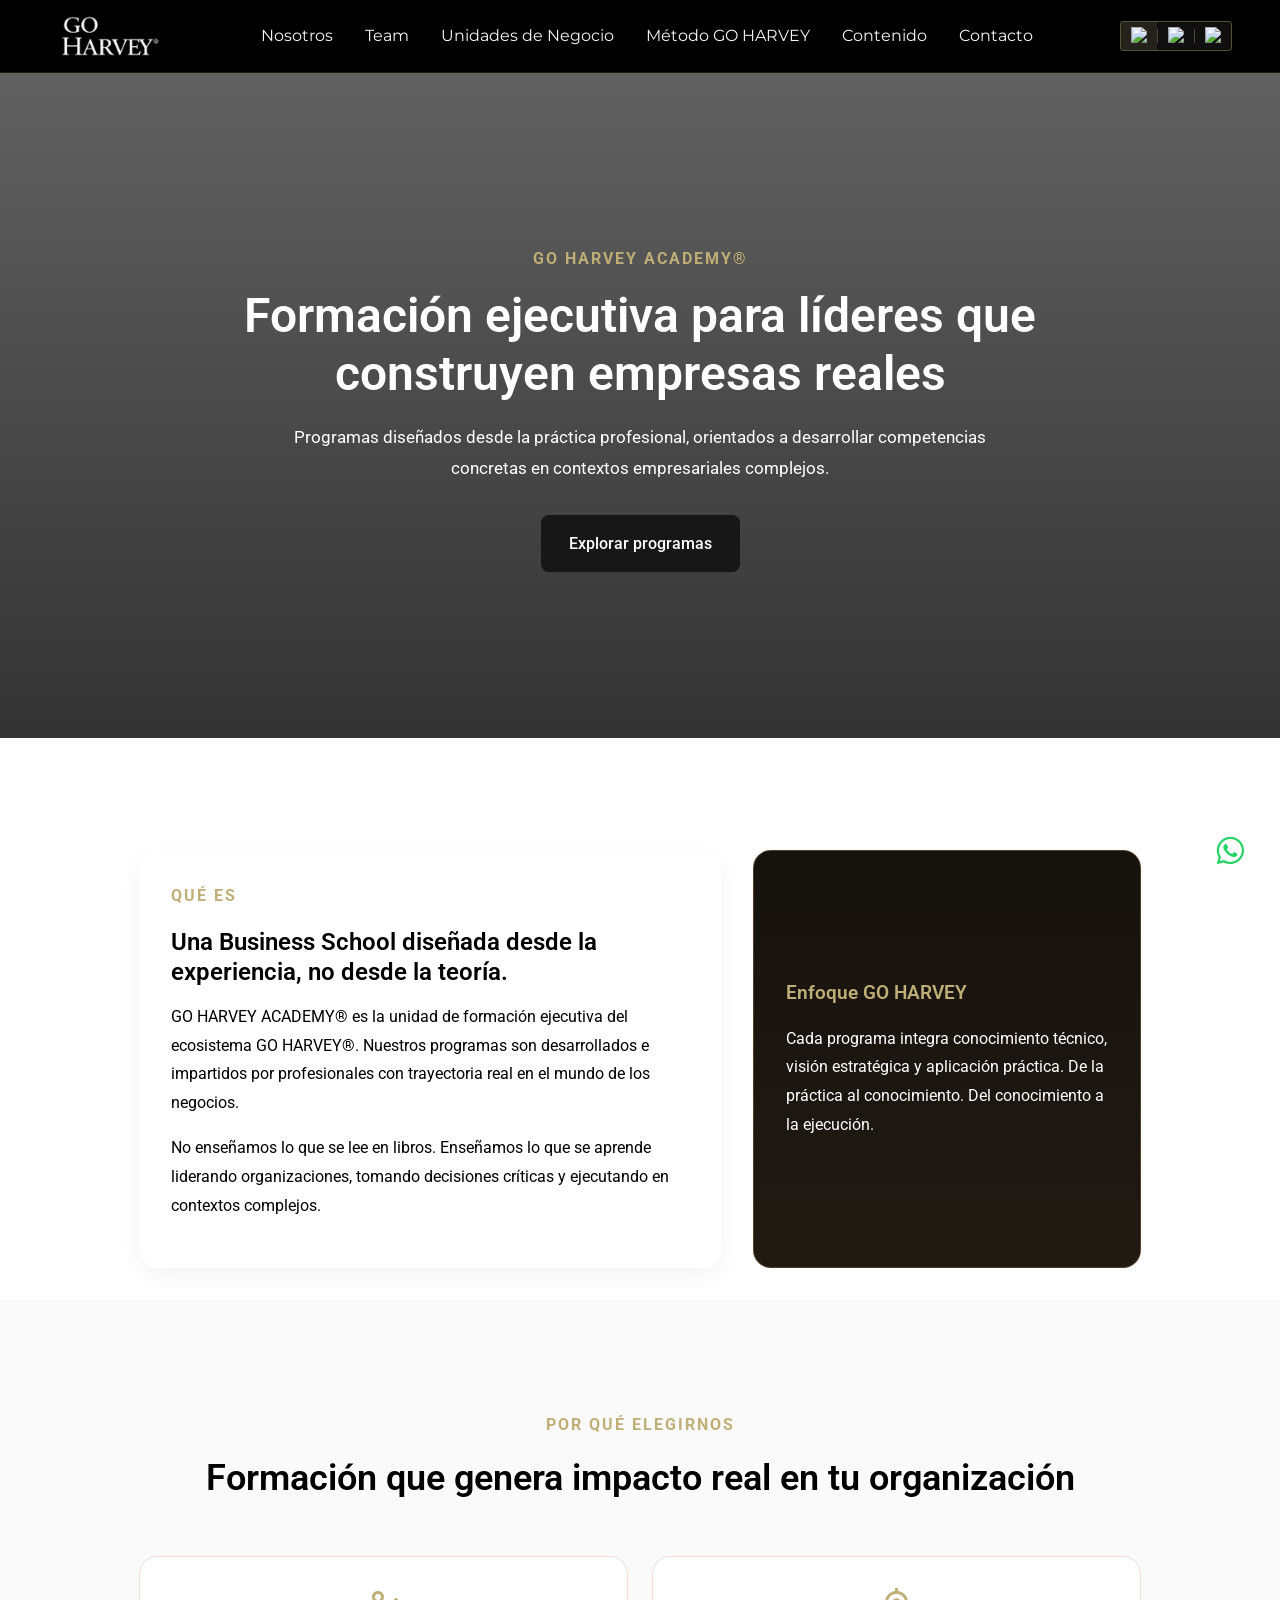
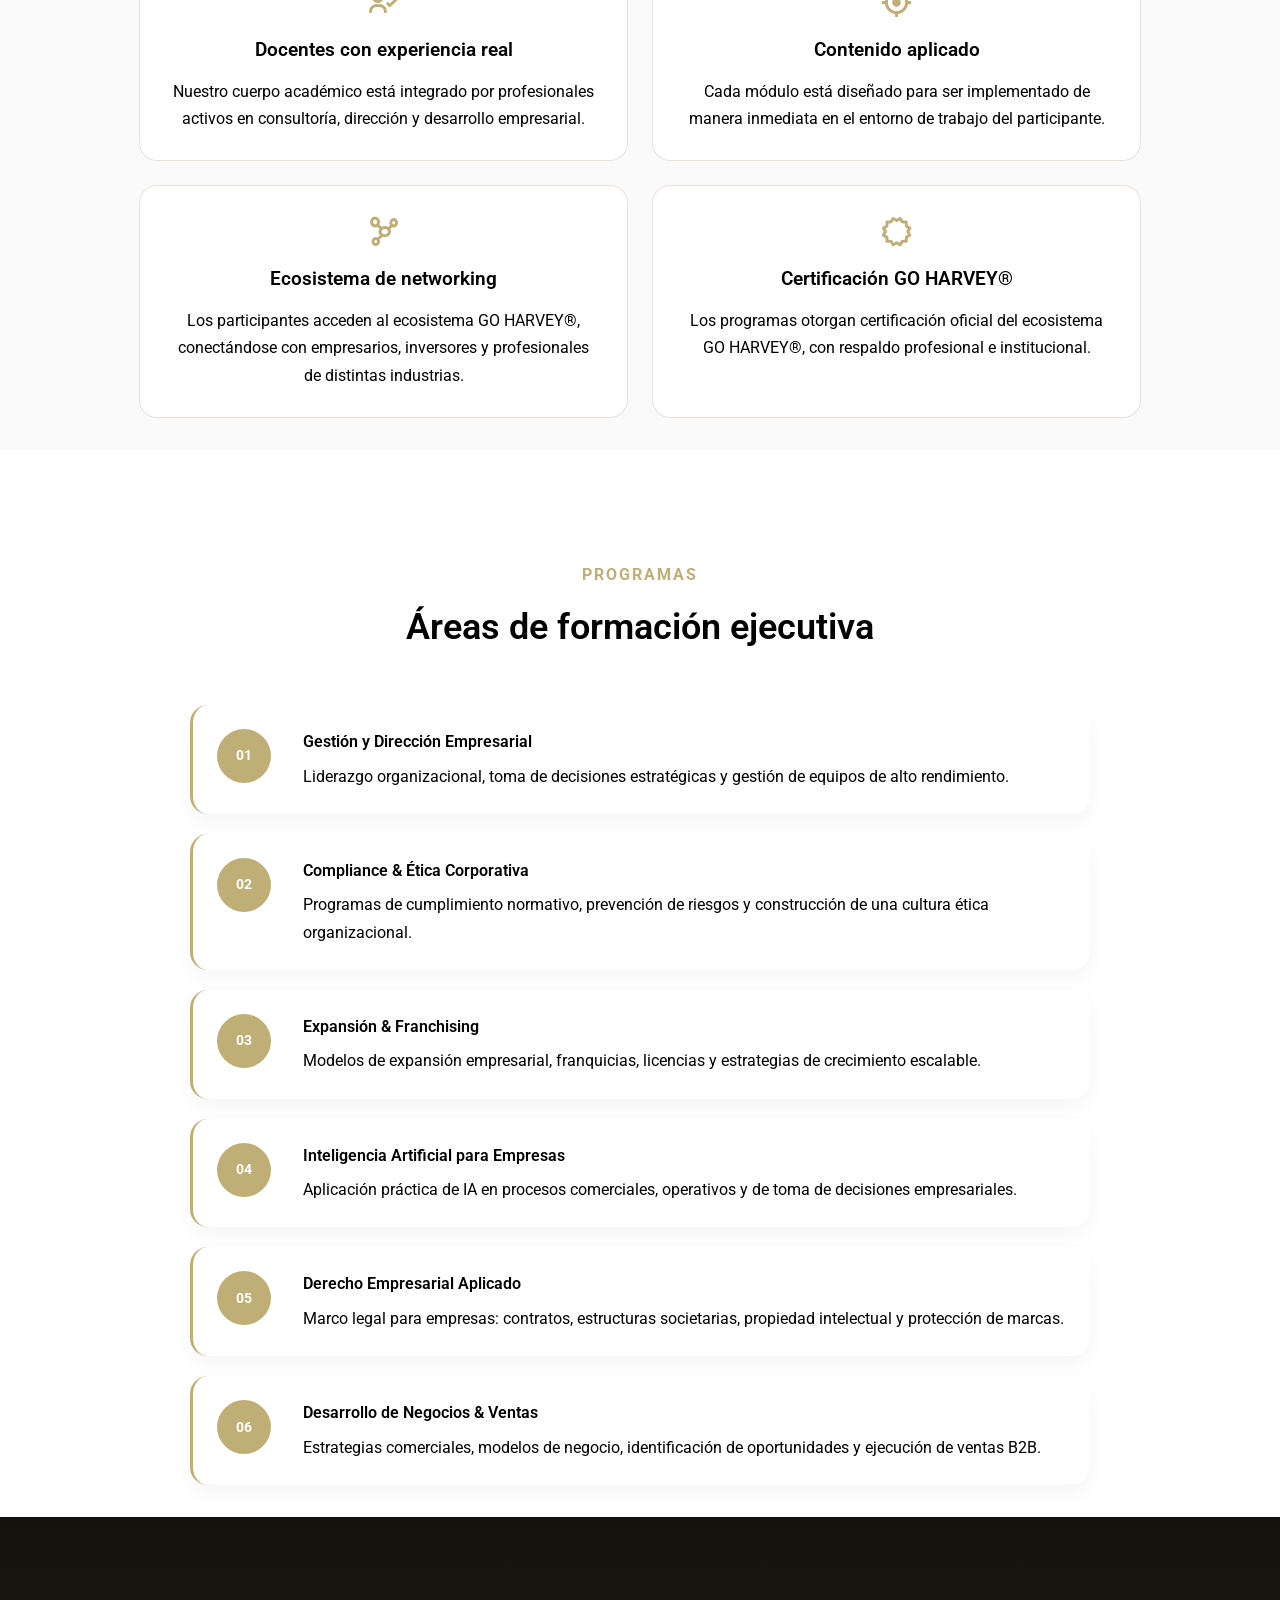
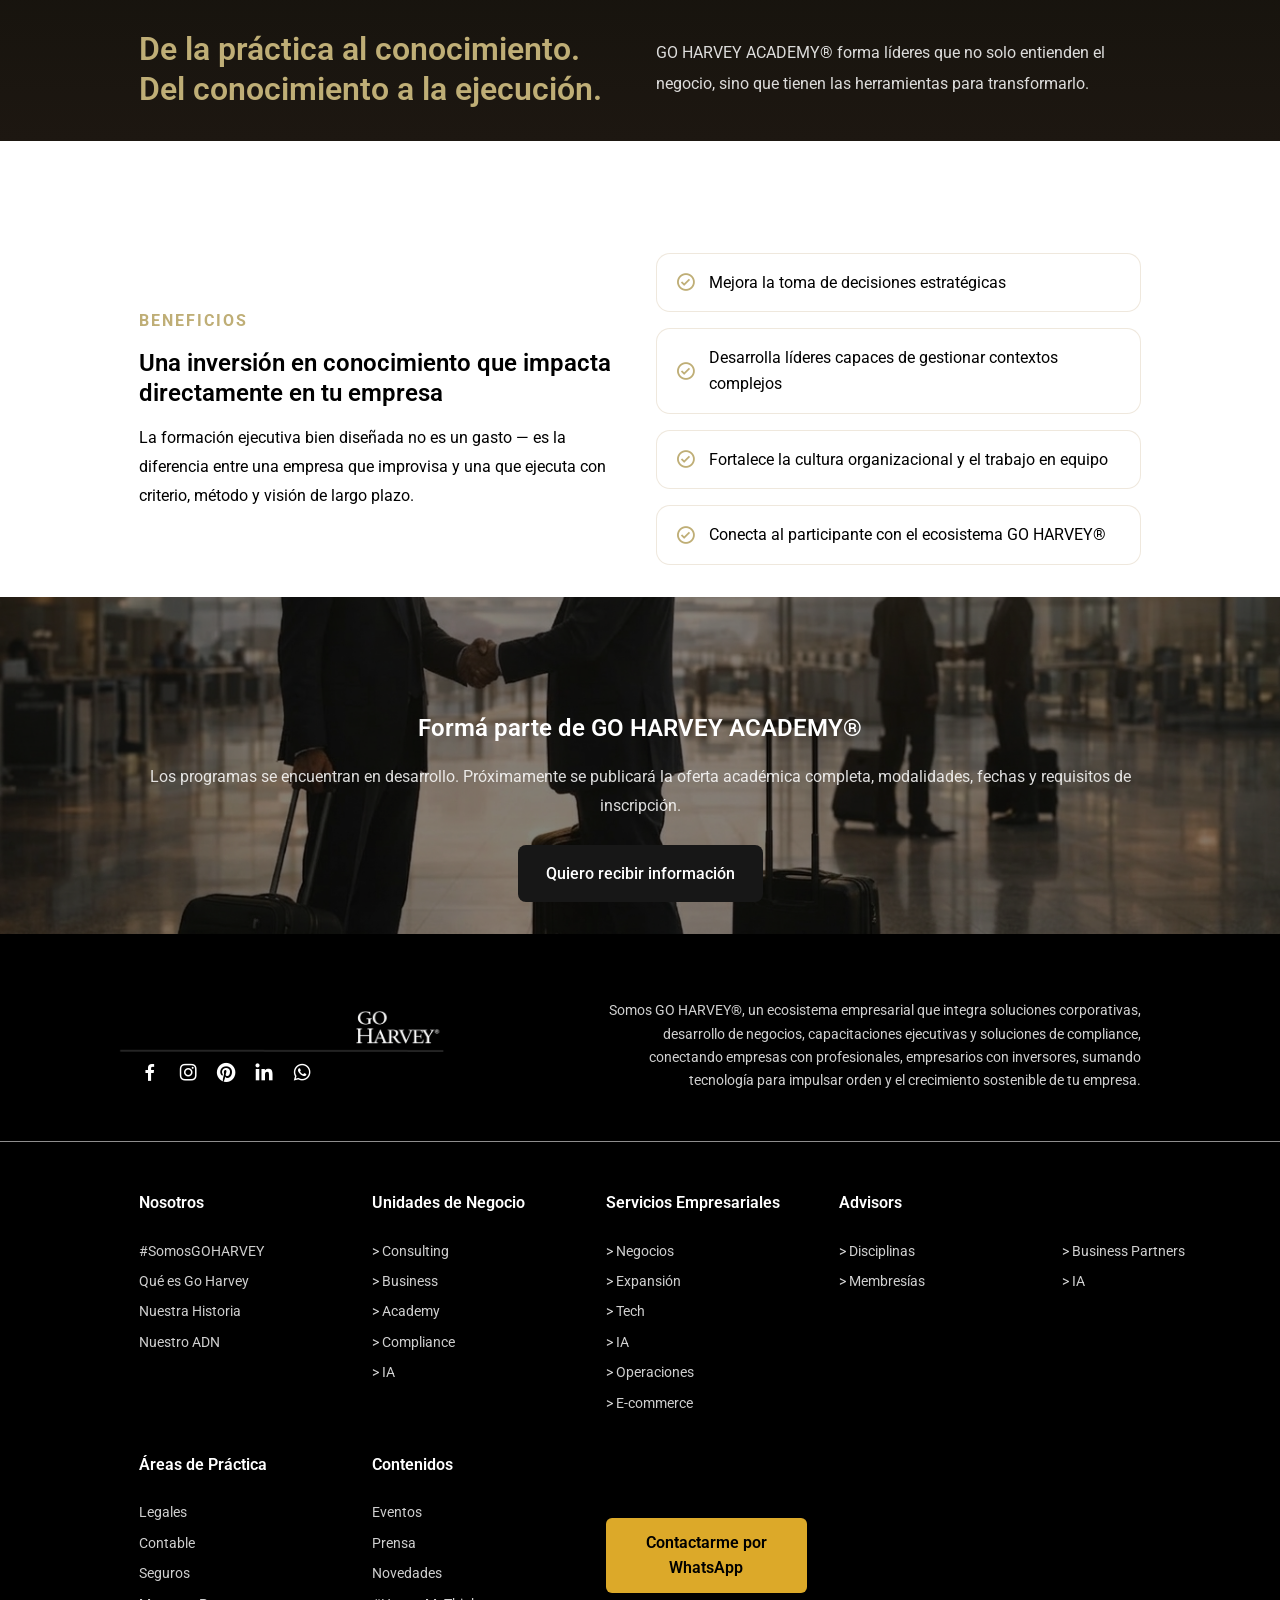
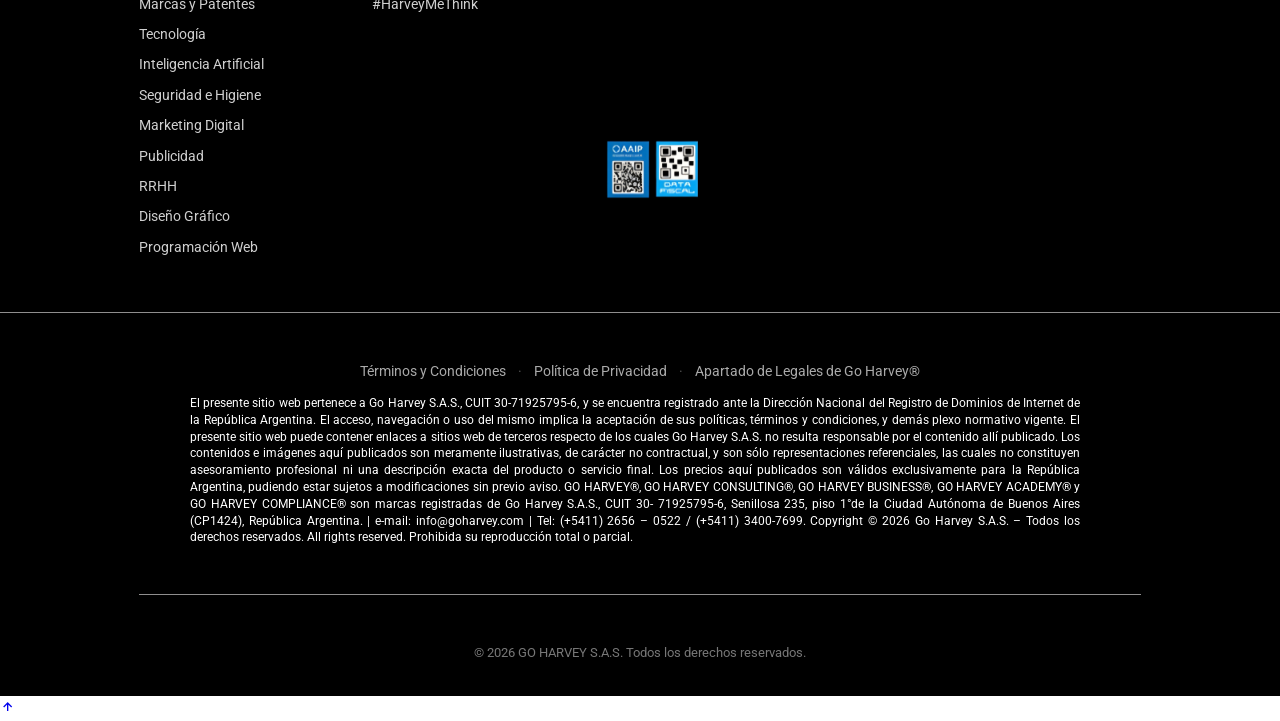
==== academy.html @ 6072a7fe "Initial commit" ====
<!DOCTYPE html>
<html lang="es">
<head>
    <meta charset="UTF-8">
    <meta http-equiv="X-UA-Compatible" content="IE=edge">
    <meta name="viewport" content="width=device-width, initial-scale=1.0">
    <title>GO HARVEY | Academy</title>
    <link rel="shortcut icon" href="img/favicon.png" type="image/x-icon">
    <link rel="stylesheet" href="https://cdn.jsdelivr.net/npm/boxicons@latest/css/boxicons.min.css">
    <link rel="preconnect" href="https://fonts.googleapis.com">
    <link rel="preconnect" href="https://fonts.gstatic.com" crossorigin>
    <link href="https://fonts.googleapis.com/css2?family=Roboto:wght@300;400;500;700;900&display=swap" rel="stylesheet">
    <link href="https://fonts.googleapis.com/css2?family=Montserrat:wght@300;400;600;700&display=swap" rel="stylesheet">
    <link rel="stylesheet" href="css/style.css">
    <link rel="stylesheet" href="css/header.css">
    <link rel="stylesheet" href="css/footer.css">
    <link rel="stylesheet" href="css/academy.css">
    <link rel="stylesheet" href="css/estilos.css">
</head>
<body>

    <div id="header-container"></div>

    <main class="main">

        <!-- HERO -->
        <section class="section academy-hero">
            <div class="academy-hero-overlay"></div>
            <div class="container academy-hero-content">
                <span class="academy-label" data-i18n="academy.label">GO HARVEY ACADEMY®</span>
                <h1 class="academy-title" data-i18n="academy.title">Formación ejecutiva para líderes que construyen empresas reales</h1>
                <p class="academy-description" data-i18n="academy.desc">
                    Programas diseñados desde la práctica profesional, orientados a desarrollar competencias concretas en contextos empresariales complejos.
                </p>
                <a href="#academy-programas" class="button" data-i18n="academy.explore">Explorar programas</a>
            </div>
        </section>

        <!-- INTRO -->
        <section class="section academy-intro">
            <div class="container academy-intro-grid">
                <div class="academy-intro-text">
                    <p class="academy-kicker" data-i18n="academy.kicker.what">QUÉ ES</p>
                    <h2 data-i18n="academy.intro.title">Una Business School diseñada desde la experiencia, no desde la teoría.</h2>
                    <p data-i18n="academy.intro.p1">
                        GO HARVEY ACADEMY® es la unidad de formación ejecutiva del ecosistema GO HARVEY®.
                        Nuestros programas son desarrollados e impartidos por profesionales con trayectoria real en el mundo de los negocios.
                    </p>
                    <p data-i18n="academy.intro.p2">
                        No enseñamos lo que se lee en libros. Enseñamos lo que se aprende liderando organizaciones,
                        tomando decisiones críticas y ejecutando en contextos complejos.
                    </p>
                </div>
                <div class="academy-intro-box">
                    <h3 data-i18n="academy.intro.box.title">Enfoque GO HARVEY</h3>
                    <p data-i18n="academy.intro.box.text">
                        Cada programa integra conocimiento técnico, visión estratégica y aplicación práctica.
                        De la práctica al conocimiento. Del conocimiento a la ejecución.
                    </p>
                </div>
            </div>
        </section>

        <!-- POR QUÉ -->
        <section class="section academy-why">
            <div class="container">
                <p class="academy-kicker center" data-i18n="academy.kicker.why">POR QUÉ ELEGIRNOS</p>
                <h2 class="stitle" data-i18n="academy.why.title">Formación que genera impacto real en tu organización</h2>

                <div class="academy-why-grid">
                    <article class="academy-card">
                        <i class='bx bx-user-check'></i>
                        <h3 data-i18n="academy.why.c1.title">Docentes con experiencia real</h3>
                        <p data-i18n="academy.why.c1.desc">Nuestro cuerpo académico está integrado por profesionales activos en consultoría, dirección y desarrollo empresarial.</p>
                    </article>
                    <article class="academy-card">
                        <i class='bx bx-target-lock'></i>
                        <h3 data-i18n="academy.why.c2.title">Contenido aplicado</h3>
                        <p data-i18n="academy.why.c2.desc">Cada módulo está diseñado para ser implementado de manera inmediata en el entorno de trabajo del participante.</p>
                    </article>
                    <article class="academy-card">
                        <i class='bx bx-network-chart'></i>
                        <h3 data-i18n="academy.why.c3.title">Ecosistema de networking</h3>
                        <p data-i18n="academy.why.c3.desc">Los participantes acceden al ecosistema GO HARVEY®, conectándose con empresarios, inversores y profesionales de distintas industrias.</p>
                    </article>
                    <article class="academy-card">
                        <i class='bx bx-certification'></i>
                        <h3 data-i18n="academy.why.c4.title">Certificación GO HARVEY®</h3>
                        <p data-i18n="academy.why.c4.desc">Los programas otorgan certificación oficial del ecosistema GO HARVEY®, con respaldo profesional e institucional.</p>
                    </article>
                </div>
            </div>
        </section>

        <!-- PROGRAMAS -->
        <section class="section academy-programas" id="academy-programas">
            <div class="container">
                <p class="academy-kicker center" data-i18n="academy.kicker.programs">PROGRAMAS</p>
                <h2 class="stitle" data-i18n="academy.programs.title">Áreas de formación ejecutiva</h2>

                <div class="academy-programs-grid">

                    <div class="academy-program">
                        <span class="academy-program-num">01</span>
                        <div>
                            <h4 data-i18n="academy.prog1.title">Gestión y Dirección Empresarial</h4>
                            <p data-i18n="academy.prog1.desc">Liderazgo organizacional, toma de decisiones estratégicas y gestión de equipos de alto rendimiento.</p>
                        </div>
                    </div>

                    <div class="academy-program">
                        <span class="academy-program-num">02</span>
                        <div>
                            <h4 data-i18n="academy.prog2.title">Compliance & Ética Corporativa</h4>
                            <p data-i18n="academy.prog2.desc">Programas de cumplimiento normativo, prevención de riesgos y construcción de una cultura ética organizacional.</p>
                        </div>
                    </div>

                    <div class="academy-program">
                        <span class="academy-program-num">03</span>
                        <div>
                            <h4 data-i18n="academy.prog3.title">Expansión & Franchising</h4>
                            <p data-i18n="academy.prog3.desc">Modelos de expansión empresarial, franquicias, licencias y estrategias de crecimiento escalable.</p>
                        </div>
                    </div>

                    <div class="academy-program">
                        <span class="academy-program-num">04</span>
                        <div>
                            <h4 data-i18n="academy.prog4.title">Inteligencia Artificial para Empresas</h4>
                            <p data-i18n="academy.prog4.desc">Aplicación práctica de IA en procesos comerciales, operativos y de toma de decisiones empresariales.</p>
                        </div>
                    </div>

                    <div class="academy-program">
                        <span class="academy-program-num">05</span>
                        <div>
                            <h4 data-i18n="academy.prog5.title">Derecho Empresarial Aplicado</h4>
                            <p data-i18n="academy.prog5.desc">Marco legal para empresas: contratos, estructuras societarias, propiedad intelectual y protección de marcas.</p>
                        </div>
                    </div>

                    <div class="academy-program">
                        <span class="academy-program-num">06</span>
                        <div>
                            <h4 data-i18n="academy.prog6.title">Desarrollo de Negocios & Ventas</h4>
                            <p data-i18n="academy.prog6.desc">Estrategias comerciales, modelos de negocio, identificación de oportunidades y ejecución de ventas B2B.</p>
                        </div>
                    </div>

                </div>
            </div>
        </section>

        <!-- BANDA OSCURA -->
        <section class="section academy-band">
            <div class="container academy-band-grid">
                <div>
                    <h2 data-i18n="academy.band.title">De la práctica al conocimiento. Del conocimiento a la ejecución.</h2>
                </div>
                <div>
                    <p data-i18n="academy.band.text">
                        GO HARVEY ACADEMY® forma líderes que no solo entienden el negocio,
                        sino que tienen las herramientas para transformarlo.
                    </p>
                </div>
            </div>
        </section>

        <!-- BENEFICIOS -->
        <section class="section academy-benefits">
            <div class="container academy-benefits-grid">
                <div class="academy-benefits-text">
                    <p class="academy-kicker" data-i18n="academy.kicker.benefits">BENEFICIOS</p>
                    <h2 data-i18n="academy.benefits.title">Una inversión en conocimiento que impacta directamente en tu empresa</h2>
                    <p data-i18n="academy.benefits.desc">
                        La formación ejecutiva bien diseñada no es un gasto — es la diferencia entre una empresa
                        que improvisa y una que ejecuta con criterio, método y visión de largo plazo.
                    </p>
                </div>
                <div class="academy-benefits-list">
                    <div class="academy-benefit-item">
                        <i class='bx bx-check-circle'></i>
                        <span data-i18n="academy.ben1">Mejora la toma de decisiones estratégicas</span>
                    </div>
                    <div class="academy-benefit-item">
                        <i class='bx bx-check-circle'></i>
                        <span data-i18n="academy.ben2">Desarrolla líderes capaces de gestionar contextos complejos</span>
                    </div>
                    <div class="academy-benefit-item">
                        <i class='bx bx-check-circle'></i>
                        <span data-i18n="academy.ben3">Fortalece la cultura organizacional y el trabajo en equipo</span>
                    </div>
                    <div class="academy-benefit-item">
                        <i class='bx bx-check-circle'></i>
                        <span data-i18n="academy.ben4">Conecta al participante con el ecosistema GO HARVEY®</span>
                    </div>
                </div>
            </div>
        </section>

        <!-- CTA -->
        <section class="section academy-cta">
            <div class="container academy-cta-box">
                <h2 data-i18n="academy.cta.title">Formá parte de GO HARVEY ACADEMY®</h2>
                <p data-i18n="academy.cta.desc">
                    Los programas se encuentran en desarrollo. Próximamente se publicará la oferta académica completa,
                    modalidades, fechas y requisitos de inscripción.
                </p>
                <a href="index.html#contacto" class="button" data-i18n="academy.cta.btn">Quiero recibir información</a>
            </div>
        </section>

    </main>

    <div id="footer-container"></div>
    <div class="floating-buttons">
        <button id="scrollTopBtn">↑</button>
        <a href="#" class="scrollup" id="scroll-up">
            <i class="bx bx-up-arrow-alt scrollupicon"></i>
        </a>
        <a href="https://www.whatsapp.com/channel/0029VbBnHM3Jf05YKOohJb1y" class="whatsapp-btn" target="_blank">
            <i class="bx bxl-whatsapp"></i>
        </a>
    </div>

    <script src="https://cdn.jsdelivr.net/npm/i18next@23/i18next.min.js"></script>
    <script src="js/i18n.js"></script>
    <script src="js/layout.js"></script>
    <script src="js/main.js"></script>
    <script src="js/btn-up.js"></script>
</body>
</html>
---- css/style.css ----
@import url('https://fonts.googleapis.com/css2?family=Poppins:wght@400;500;600;900&display=swap');

* {
    box-sizing: border-box;
    padding: 0;
    margin: 0;
}

/* Estado inicial */
.reveal {
  opacity: 0;
  transform: translateY(80px);
  transition: opacity 4s cubic-bezier(.19,1,.22,1),
              transform 4s cubic-bezier(.19,1,.22,1);
}


/* Cuando aparece */
.reveal.active {
  opacity: 1;
  transform: translateY(0);
}

.reveal.delay-1 { transition-delay: .5s; }
.reveal.delay-2 { transition-delay: .3s; }
.reveal.delay-3 { transition-delay: .8s; }


html {
    scroll-behavior: smooth;
    font-family: 'Roboto', sans-serif;
}

body {
    margin: 3.5rem 0 0 0;
    font-size: 16px;
    background: #fff;
    color: rgb(0, 0, 0);
    font-family: 'Roboto', sans-serif;
    font-weight: 400;
    line-height: 1.6;
}

h1, h2, h3, h4 {

    font-weight: 600;
}

ul {
    list-style: none;
}

a {
    text-decoration: none;
}

img {
    max-width: 100%;
    height: auto;
}

button,
input {
    border: none;
    outline: none;
}

button {
    cursor: pointer;
    font-family: 'Poppins', sans-serif;
    font-size: .938rem;
}

.section {
    padding: 4.5rem 0 2rem;
}

.stitle {
    font-size: 2.25rem !important;
    margin-bottom: 2rem;
    text-align: center;
}

.container {
    margin: 0 1.5rem;
    max-width: 1050px; 
    margin-left: auto;
    margin-right: auto;
}

.grid {
    display: grid;
}

.main {
    overflow: hidden;
}



/* HOME HERO */
.home {
  position: relative;
  height: 100vh;
  overflow: hidden;
}


/* Videos */
.home-videos {
  position: absolute;
  inset: 0;
}

.home-video {
  position: absolute;
  inset: 0;
  width: 100%;
  height: 100%;
  object-fit: cover;
  opacity: 0;
  transform: scale(1.05);
  transition: opacity .8s ease, transform 6s ease;
}

.home-video.active {
  opacity: 1;
 transform: scale(1);
}

/* Overlay */
.home-overlay {
  position: absolute;
  inset: 0;
  background-image: radial-gradient(rgba(0,0,0,0.4) 1px, transparent 1px);
    background-size: 3px 3px;
    background-color: rgba(0,0,0,0.3); /* Mantiene el oscurecimiento */
    z-index: 1;
}

/* Contenido */
.homecont {
  position: relative;
  z-index: 2;
  height: 100%;
  align-items: center;
}

.homedata {
  color: #fff;
  max-width: 720px;
  position: absolute; 
  transform: translateY(-50%) translateY(15px);
  opacity: 0;
  visibility: hidden;  
  transition: opacity 1.2s ease, transform 1.2s cubic-bezier(0.22, 1, 0.36, 1);
  backface-visibility: hidden;
  -webkit-backface-visibility: hidden; 
  perspective: 1000px;
  will-change: opacity, transform;
}

.homedata.active {
  opacity: 1;
  transform: translateY(0);
  visibility: visible; 
  position: relative; 
}

/* Botones */
.home-controls {
  position: absolute;
  bottom: 2rem;
  left: 50%;
  transform: translateX(-50%);
  display: flex;
  gap: 1rem;
  z-index: 3;
}

.home-dot {
  width: 12px;
  height: 12px;
  border-radius: 50%;
  border: 1px solid #fff;
  background: transparent;
  cursor: pointer;
}

.home-dot.active {
  background: #fff;
}

/* Tablets en adelante (768px) */
@media screen and (min-width: 768px) {
    .homet {
        font-size: 3.5rem;
        /* Usamos clamp para que el texto sea fluido entre móvil y escritorio sin saltos bruscos */
        font-size: clamp(2rem, 5vw, 4.5rem);
        line-height: 1.1;
    margin-bottom: 1.5rem;
    font-weight: 700;
    text-transform: uppercase;
    letter-spacing: -1px;
    }
    
   .homedes {
    font-size: clamp(1rem, 2vw, 1.25rem);
    margin-bottom: 2.5rem;
    max-width: 600px;
    color: rgba(255, 255, 255, 0.9);
    }

   
    .homedata.active .homet {
        animation: fadeInUp 0.8s ease forwards 0.2s;
    }

    .homedata.active .homedes {
        animation: fadeInUp 0.8s ease forwards 0.4s;
    }
    .homedata.active .button-cat {
    animation: fadeInUp 0.8s ease forwards 0.6s;
    .homecont {
        text-align: left; 
    }
}
}
/* Keyframes para el efecto de revelado */
@keyframes fadeInUp {
    from {
        opacity: 0;
        transform: translateY(20px);
    }
    to {
        opacity: 1;
        transform: translateY(0);
    }
}

@media screen and (max-width: 767px) {
    .homecont {
        /* Centramos todo en móviles para mejor estética */
        display: flex;
        justify-content: center;
        text-align: center;
        padding: 0 1.5rem;
    }

    .homedata {
        width: 100%;
        max-width: 100%;
    }

    /* Hacemos los puntos de control un poco más grandes para que sean fáciles de tocar */
    .home-dot {
        width: 14px;
        height: 14px;
    }
}
/* Evitar que los videos se vean "aplastados" en pantallas muy anchas o raras */
.home-video {
    object-position: center;
}

/* Ajuste para los puntos/controles */
.home-controls {
    position: absolute;
    bottom: 2rem;
    left: 50%;
    transform: translateX(-50%);
    display: flex;
    gap: 1rem;
    z-index: 10;
}

.home-dot {
    width: 12px;
    height: 12px;
    border-radius: 50%;
    border: 2px solid #fff;
    background: transparent;
    cursor: pointer;
}

.home-dot.active {
    background: #fff;
}



.button {
    display: inline-block;
    background-color: #171717;
    color: #fff;
    padding: 1rem 1.75rem;
    border-radius: .5rem;
    font-weight: 500;
    transition: .3s;
}

.button-cat {
    cursor: pointer;
    font-family: 'Poppins', sans-serif;
    font-size: .938rem;
}

.button-cat{
    display: inline-block;
    background-color: #111111;
    color: #fcf9f9;
    border: 3px solid #ffffff;
    padding: 1rem 1.75rem;
    border-radius: .5rem;
    font-weight: 500;
    transition: .3s;
}

.button-cat:hover {
    background-color: #D8B97A;
}

.buttonicon {
    font-size: 1.25rem;
}


/* ABOUT */
.about-container{
    max-width: 900px;
    width: 100%;
}
.about {
    padding: 4rem 1rem;
    text-align: center;
}

/* HEADER */
.about-header {
    width: 100%;
    max-width: 900px;
    margin: 0 auto 3rem;
    text-align: justify;
}

.about-title {
    font-size: 1.6rem;
    margin: 1rem 0;
}

.about-intro {
    text-align: justify; 
    opacity: 0.9;
}

/* LÍNEA DECORATIVA */
.about-line {
    width: 100%;
    height: 3px;
    background: #BFAE76;
    margin: 1.5rem 0;
}



/* CIERRE */
.about-extra {
    max-width: 900px;
    width: 100%;
    margin: 0 auto 2rem;
    text-align: justify;
}


.about-intro,
.about-highlight,
.about-extra {
    font-size: 17px;
    line-height: 1.6;
    max-width: 900px;
    width: 100%;
}


/* BOTONES */
.about-buttons {
    display: flex;
    flex-wrap: wrap;
    justify-content: center;
    gap: 1rem;
}

/* BOTONES (mejorados) */
.button-about {
    background: #111;
    color: #fff;
    border: 2px solid #ffffff;
    padding: 0.8rem 1.5rem;
    border-radius: 0.5rem;
    transition: 0.3s;
}

.button-about:hover {
    background: #BFAE76;
    color: #000;
}


/* EXPANDIBLE */
.about-expandible {
    max-height: 0;
    overflow: hidden;
    opacity: 0;
    transition: max-height 0.6s ease, opacity 0.5s ease;
}

.about-expandible.abierto {
    max-height: 1000px;
    opacity: 1;
}
.about-exp {
    max-height: 0;
    overflow: hidden;
    opacity: 0;
    transition: max-height 0.6s ease, opacity 0.5s ease;
}

.about-exp.abierto {
    max-height: 1000px;
    opacity: 1;
}

/* BOTÓN LEER MÁS */
.btn-leer-mas {
    display: inline-flex;
    align-items: center;
    gap: 8px;
    margin-top: 1.5rem;
    background: none;
    border: 3px solid #8b6b5c;
    color: #8b6b5c;
    font-size: 13px;
    font-weight: 500;
    letter-spacing: 0.1em;
    text-transform: uppercase;
    padding: 8px 20px;
    border-radius: 4px;
    cursor: pointer;
    transition: background 0.2s, color 0.2s;
}

.btn-leer-mas:hover {
    background: #BFAE76;
    color: #fff;
}

.btn-leer-mas .btn-arrow {
    display: inline-block;
    transition: transform 0.3s ease;
    font-size: 14px;
}

.btn-leer-mas.abierto .btn-arrow {
    transform: rotate(180deg);
}

/* BOTÓN LEER MÁS */
.btn-leer-mas2 {
    display: inline-flex;
    align-items: center;
    gap: 8px;
    margin-top: 1.5rem;
    background: none;
    border: 3px solid #8b6b5c;
    color: #8b6b5c;
    font-size: 13px;
    font-weight: 500;
    letter-spacing: 0.1em;
    text-transform: uppercase;
    padding: 8px 20px;
    border-radius: 4px;
    cursor: pointer;
    transition: background 0.2s, color 0.2s;
}

.btn-leer-mas2:hover {
    background: #BFAE76;
    color: #fff;
}

.btn-leer-mas2 .btn-arrow {
    display: inline-block;
    transition: transform 0.3s ease;
    font-size: 14px;
}

.btn-leer-mas2.abierto .btn-arrow {
    transform: rotate(180deg);
}


/* ===== QUE ES GO HARVEY (ESTILO PILARES) ===== */

.que-es{
    background: #f8f8f8;
}
/* ===== CARRUSEL GO HARVEY ===== */

.que-es{
    background: #f8f8f8;
}

.que-carousel{
    position: relative;
    margin-top: 2rem;
}

/* TRACK */
.que-track{
    display: flex;
    gap: 1.5rem;
    overflow-x: auto;
    scroll-behavior: smooth;
    padding: 1rem 0;
}

/* ocultar scrollbar */
.que-track::-webkit-scrollbar{
    display: none;
}

/* CARDS (MAS LARGAS 👇) */
.que-card{
    min-width: 300px;
    max-width: 300px;
    height: 220px; /* 🔥 más altura */
    
    background: #fff;
    border-radius: 20px;
    padding: 2rem 1.4rem;
    
    display: flex;
    flex-direction: column;
    justify-content: center;

    text-align: center;

    box-shadow: 0 10px 24px rgba(0,0,0,.05);
    transition: transform .3s ease, box-shadow .3s ease;
}

.que-card:hover{
    transform: translateY(-6px);
    box-shadow: 0 14px 30px rgba(0,0,0,.10);
}

/* ICONO */
.que-card i{
    font-size: 2.4rem;
    color: #BFAE76;
    margin-bottom: 1rem;
}

/* TEXTO */
.que-card p{
    line-height: 1.6;
}

/* BOTONES */
.que-btn{
    position: absolute;
    top: 50%;
    transform: translateY(-50%);
    
    background: #fff;
    border: none;
    width: 45px;
    height: 45px;
    border-radius: 50%;
    
    box-shadow: 0 5px 15px rgba(0,0,0,.15);
    cursor: pointer;
    
    font-size: 1.2rem;
    transition: 0.3s;
    z-index: 2;
}

.que-btn:hover{
    background: #BFAE76;
    color: #fff;
}

.que-btn.prev{
    left: -20px;
}

.que-btn.next{
    right: -20px;
}

/* TEXTO INFERIOR */
.que-text{
    margin-top: 3rem;
    max-width: 900px;
}

/* LISTA */
.about-list{
    margin-top: 1.5rem;
    padding-left: 1.2rem;
}

.about-list li{
    margin-bottom: .8rem;
    list-style: disc;
    text-align: left;
}

@media (max-width: 768px){

    .que-card{
        min-width: 260px;
        max-width: 260px;
        height: 200px;
    }

    .que-btn{
        display: none; /* en mobile se usa swipe */
    }
}



















/* ================= NUESTRA HISTORIA BACKGROUND ================= */

.historia{
    position: relative;
    width: 100%;
    padding: 6rem 0;

    /* imagen + capa oscura */
    background: linear-gradient(
        rgba(0,0,0,0.65),
        rgba(0,0,0,0.65)
    ),
    url('../img/29.png');

    background-size: cover;
    background-position: center;
    background-attachment: fixed;
}


.historia-metodo {
    margin-top: 3rem;
    display: flex;
    flex-direction: column;
    gap: 1.5rem;
}

.historia .stitle{
    color:#fff;
}

.historia .abdes{
    color:#f1f1f1;
}

.historia a{
    color:#BFAE76;
}

/* GRID 2x2 */
.historia-metodo {
    margin-top: 3rem;
    display: grid;
    grid-template-columns: repeat(2, 1fr);
    gap: 1.5rem;
}

/* TARJETAS */
.metodo-item {
    background: rgba(255,255,255,0.95);
    padding: 1.6rem;
    border-radius: 10px;
    transition: 0.3s;
    text-align: left;
}

/* TITULO */
.metodo-item h4 {
    font-size: 1.05rem;
    margin-bottom: 0.3rem;
}

/* SUBTITULO */
.metodo-item span {
    display: block;
    font-weight: 600;
    margin-bottom: 0.6rem;
    color: #827c18;
    font-size: 0.85rem;
}

/* TEXTO */
.metodo-item p {
    font-size: 0.9rem;
    line-height: 1.5;
}

/* HOVER SUTIL */
.metodo-item:hover {
    transform: translateY(-4px);
    box-shadow: 0 10px 25px rgba(0,0,0,0.1);
}



/*-----------------------------CATEGORY-------------------------------*/

/* ── SECCIÓN ── */
.sec-wrap {
  padding: 4rem 2rem;
  font-family: 'DM Sans', sans-serif;
}

.sec-label {
  font-size: 11px;
  letter-spacing: 0.25em;
  text-transform: uppercase;
  color: #999;
  margin: 0 0 0.5rem;
  font-weight: 400;
}

.sec-title {
  font-family: 'Montserrat', sans-serif;
  font-size: 2.4rem;
  font-weight: 600;
  color: #111;
  margin: 0 0 3rem;
  line-height: 1.1;
}

/* ── GRILLA ── */
.grid-main {
  display: grid;
  grid-template-columns: 1fr 1fr 1fr;
  gap: 12px;
}

/* ── TARJETAS ── */
.catcard {
  position: relative;
  overflow: hidden;
  border-radius: 12px;
  border: 0.5px solid #e0e0e0;
  background: #f9f9f9;
  cursor: pointer;
  transition: transform 0.35s cubic-bezier(0.22, 1, 0.36, 1), border-color 0.2s;
  min-height: 220px;
  display: flex;
  align-items: flex-end;
}



.catcard.featured {
  grid-column: span 2;
  min-height: 260px;
}

/* Ícono decorativo de fondo */
.card-bg {
  position: absolute;
  inset: 0;
  display: flex;
  align-items: center;
  justify-content: center;
  font-size: 72px;
  opacity: 0.8;
  transition: opacity 0.35s ease, transform 0.5s ease;
  pointer-events: none;
}


/* Barra de color superior */
.card-accent {
  position: absolute;
  top: 0; left: 0; right: 0;
  height: 3px;
  border-radius: 12px 12px 0 0;
}

/* Contenido */
.card-body {
  position: relative;
  z-index: 1;
  padding: 1.5rem;
  width: 100%;
}

.card-tag {
  display: inline-block;
  font-size: 10px;
  letter-spacing: 0.15em;
  text-transform: uppercase;
  font-weight: 500;
  padding: 3px 10px;
  border-radius: 20px;
  margin-bottom: 0.75rem;
}

.card-name {
  font-family: 'Montserrat', sans-serif;
  font-size: 1.5rem;
  font-weight: 600;
  color: #111;
  margin: 0 0 0.4rem;
  line-height: 1.2;
}

.catcard.featured .card-name {
  font-size: 1.9rem;
}

.card-desc {
  font-size: 13px;
  color: #434343;
  margin: 0 0 1.25rem;
  line-height: 1.5;
  font-weight: 300;
}

.card-link {
  display: inline-flex;
  align-items: center;
  gap: 6px;
  font-size: 12px;
  font-weight: 500;
  letter-spacing: 0.08em;
  text-transform: uppercase;
  text-decoration: none;
  color: #111;
  border-bottom: 1px solid #bbb;
  padding-bottom: 2px;
  transition: gap 0.2s ease, border-color 0.2s;
}

.card-link:hover {
  gap: 10px;
  color: #95885e;
}

.arrow {
  font-size: 14px;
  line-height: 1;
}

/* ── COLORES DE BARRAS ── */
.a1 { background: #BFAE76; } /* azul   - Empresa     */
.a2 { background: #BFAE76; } /* verde  - Negocios    */
.a3 { background: #BFAE76; } /* ámbar  - Academia    */
.a4 { background: #BFAE76; } /* coral  - Cumplimiento*/
.a5 { background: #BFAE76; } /* púrpura- AI          */

/* ── COLORES DE ETIQUETAS ── */
.t1 { background: #BFAE76; color: #fffbf0; } /* Empresa      */
.t2 { background: #BFAE76; color: #fffcf3; } /* Negocios     */
.t3 { background: #BFAE76; color: #fffcf3; } /* Academia     */
.t4 { background: #BFAE76; color: #fffcf3; } /* Cumplimiento */
.t5 { background: #BFAE76; color: #fffcf3; } /* AI           */

.card-link:hover {
  opacity: 0.30;
  transform: scale(1.02);
}

.catcard:has(.card-link:hover) {
  transform: translateY(-4px);
  border-color: #BFAE76;
}

.catcard:hover{
opacity: 0.7;
  transform: scale(1.02);
}

/* ── RESPONSIVE ── */
@media (max-width: 768px) {
  .grid-main {
    grid-template-columns: 1fr 1fr;
  }
  .catcard.featured {
    grid-column: span 2;
  }
}

@media (max-width: 480px) {
  .grid-main {
    grid-template-columns: 1fr;
  }
  .catcard.featured {
    grid-column: span 1;
    min-height: 200px;
  }
  .sec-title {
    font-size: 1.8rem;
  }
}


/* SWIPER */
.pdcontainer {
    grid-template-columns: repeat(2, 1fr);
    gap: 1.5rem;
    padding-top: 1rem;
}

.pdcontent {
    position: relative;
    background: #0c0b0b;
    border-radius: 1rem;
    padding: 1.5rem 0 1rem 0;
    text-align: center;
    overflow: hidden;

}

.productimg {
    width: 90px;
    transition: .3s;
}

.pdsub,
.pdprice {
    display: block;
}

.pdsub {
    font-size: .75rem;
    margin-bottom: .5rem;
}
.pdtitle,
.pdprice {
    color: #fff;
    font-weight: 500;
    font-size: .938rem;
}

.pdbut {
    display: inline-flex;
    padding: .5rem;
    border-radius: .25rem .25rem .75rem .25rem;
    position: absolute;
    right: -3rem;
    bottom: 0;
}
.producticon {
    font-size: 1.25rem;
    color: #fff;
}

.pdcontent:hover .productimg {
    transform: translateY(-.5rem);
}

.pdcontent:hover .pdbut {
    right: 0;
}



/* Heredamos el centrado pero cambiamos el ancho máximo */
.container-full {
    max-width: 80%; /* O el ancho que necesites para el Swiper */
    margin-left: auto;
    margin-right: auto;
    padding: 0 1rem;
}



/* CONTACTO */
.contact {
  padding: 5rem 0;
}



.contact-container {
  display: grid;
  grid-template-columns: 1fr 1.2fr;
  gap: 3rem;
}


.contact-form{
    padding: 40px;
  border:1px solid rgba(212,175,55,.18);
  border-radius:18px;
  box-shadow:0 14px 40px rgba(0,0,0,.10);
}


/* Info */
.contact-title {
  font-size: 2rem;
  margin-bottom: 1rem;
}

.contact-list,
.offices-list {
  list-style: none;
  padding: 0;
  margin-bottom: 1.5rem;
}

.contact-list li,
.offices-list li {
  margin-bottom: .5rem;
  font-size: .95rem;
}

.contact-subtitle {
  margin: 2rem 0 .75rem;
  font-weight: 600;
}

/* Mapa */
.contact-map iframe {
  width: 100%;
  height: 250px;
  border: 0;
  border-radius: 6px;
}

/* Formulario */
.contact-form label {
  display: block;
  font-size: .85rem;
  margin-bottom: .3rem;
}

.contact-form input,
.contact-form textarea {
  width: 100%;
  padding: .75rem;
  border: 1px solid #ddd;
  background: #f9f9f9;
  border-radius: 4px;
  font-family: inherit;
}

.form-grid {
  display: grid;
  grid-template-columns: 1fr 1fr;
  gap: 1.2rem;
}

.form-message {
  margin-top: 1.5rem;
}

.form-message textarea {
  height: 120px;
  resize: none;
}

.char-limit {
  display: block;
  text-align: right;
  font-size: .75rem;
  color: #777;
}

.form-checks {
  margin: 1.5rem 0;
  display: flex;
  flex-direction: column;
  gap: .5rem;
  font-size: .85rem;
}

/* Botón */
.btn-submit {
  background: #000;
  color: #fff;
  padding: .9rem 2rem;
  border: none;
  border-radius: 6px;
  cursor: pointer;
  font-weight: 500;
  transition: background .3s ease, color .3s ease;
}
.btn-submit:hover {
  background: #dca929;
  color: #000;
  transform: translateY(-1px);
}

/* RESPONSIVE */
@media (max-width: 768px) {
  .contact-container {
    grid-template-columns: 1fr;
  }

  .form-grid {
    grid-template-columns: 1fr;
  }

  .contact-map iframe {
    height: 200px;
  }
}








/*BREAKPOINTS*/

@media screen and (max-width: 320px) {
    .container {
        margin-left: 1rem;
        margin-right: 1rem;
    }
    .homeimg{
        height: 200px;
    }
    .homebut {
        flex-direction: column;
        width: max-content;
        row-gap: 1rem;
    }
    .pdcontainer
    {
        grid-template-columns: .8fr;
        justify-content: center;

    }
}

@media screen and (min-width: 576px) {
    .abcontainer{
        grid-template-columns: .8fr;
        justify-content: center;
    }
    .newslc {
        display: grid;
        grid-template-columns: .7fr;
        justify-content: center;
    }
    .newld {
        padding: 0 3rem;
    }
}

@media screen and (min-width: 767px)  {
    body {
        margin: 0;
    }

    .section {
        padding: 7rem 0 2rem;
    }


    .homecont {
        padding: 8rem 0 2rem;
        grid-template-columns: repeat(2, 1fr);
        gap: 4rem;
    }

    .homeimg {
        height: 300px;
    }

    .home {
    height: 85vh;
  }

  .homet {
    font-size: 2.2rem;
  }

    .catcontainer {
        grid-template-columns: repeat(2, 1);
        justify-content: center;

    }
    .abcontainer {
        grid-template-columns: repeat(2, 1fr);
        align-items: center;
    }


    .about-statement {
        padding: 0 1rem;
    }

    .about-highlight {
        font-size: 0.95rem;
    }




    .abti,
    .abdata
    {
        text-align: initial;

    }

    .aboutimg {
        width: 250px;
    }

    .pdcontainer{
        grid-template-columns: repeat(3, 200px);
        justify-content: center;
        gap: 2rem;
    }

    .dscont {
        grid-template-columns: repeat(2, max-content);
        justify-content: center;
        align-items: center;
        column-gap: 3rem;
        padding: 3rem 0;
        border-radius: 3rem;
    }

    .disimg {
        width: 350px;
        order: -1;
    }
    .disdata {
        padding-right: 6rem;

    }
    .newslc {
        grid-template-columns: .5fr;
    }
    .ftcontainer {
        grid-template-columns: repeat(4, 1fr);
        justify-items: center;
        column-gap: 1rem;
    }

}

@media screen and (min-width: 992px) {

    .container{
        margin-left: auto;
        margin-right: auto;
    }

    .stitle {
        font-size: 1.5rem;
        margin-bottom: 3rem;
    }
    .homecont {
        padding-top: 9rem;
        gap: 3rem;
    }
    .homeg{
        padding-top: 50px;
    }
    .homeimg {
        height: 300px;
        transform: translateY(-3rem);
    }
    .homet{
        margin-bottom: 1.5rem;
    }
    .homedes {
        margin-bottom: 2.5rem;
        padding-right: 2rem;
    }
    .catcontainer{
        column-gap: 8rem;
    }
    .catimg {
        width: 200px;
    }
    .abcontainer {
        column-gap: 7rem;
    }
    .aboutimg {
        width: 350px;
    }
    .abdes {
        padding-right: 2rem;

    }

    .pdcontainer {
        gap: 3.5rem;
    }
    .pdcontent {
        border-radius: 1.5rem;
    }
    .productimg {
        width: 110px;
    }
    .pdtitle {
        font-size: 1rem;
    }

    .dscont {
        column-gap: 7rem;
    }
    .newcontent {
        width: 310px;
        border-radius: 1rem;
        padding: 2rem 0;
    }
    .newimg {
        width: 150px;
    }
    .newimg,
    .newsub {
        margin-bottom: 1rem;
    }
    .newti {
        font-size: 1rem;
    }
    .footercopy {
        margin-top: 6rem;
    }
}

@media screen and (min-width: 1200px)  {

    .homeimg {
        height: 420px;
    }
    

}

@media (max-width: 768px) {
  .footer-top {
    flex-direction: column;
    gap: 1.5rem;
    text-align: center;
  }

  .footer-brand {
    font-size: 1.8rem;
  }
  .abdes {
    font-size: 15px;
  }
}


/* ===== RESPONSIVE ===== */

/* tablet */
@media screen and (max-width: 900px){
  .catcontainer{
    grid-template-columns: repeat(2, 1fr);
  }
}

/* celular */
@media screen and (max-width: 500px){
  .catcontainer{
    grid-template-columns: 1fr;
  }
}

#msgExito {
  opacity: 0;
  transform: translateY(10px);
  transition: .4s ease;
}

#msgExito.show {
  opacity: 1;
  transform: translateY(0);
}


/* =========================
   TABLET
========================= */
@media (max-width: 992px) {

    .about {
        padding: 3rem 1rem;
    }

    .about-header {
        margin-bottom: 2rem;
    }

    .about-title {
        font-size: 1.4rem;
    }

    .about-intro,
    .about-highlight,
    .about-extra {
        font-size: 1rem;
        line-height: 1.6;
    }

    .about-statement {
        margin: 1.5rem auto;
    }

    .about-line {
        height: 2px;
    }
}

/* =========================
   TABLET
========================= */
@media (max-width: 992px) {

    .about {
        padding: 2.5rem 1rem;
    }

    .about-header,
    .about-statement,
    .about-extra {
        max-width: 100%;
        padding: 0 0.5rem;
    }

    .about-title {
        font-size: 1.4rem;
    }

    .about-intro,
    .about-highlight,
    .about-extra {
        font-size: 0.98rem;
        line-height: 1.6;
    }

    .about-line {
        width: 100%;
    }
}


/* =========================
   MOBILE
========================= */
@media (max-width: 576px) {

    .about {
        padding: 2rem 0.8rem;
    }

    .about-header,
    .about-statement,
    .about-extra {
        padding: 0;
    }

    .about-title {
        font-size: 1.2rem;
        text-align: left;
    }

    .about-intro,
    .about-highlight,
    .about-extra {
        font-size: 0.92rem;
        line-height: 1.5;
        text-align: left; /* 👈 clave */
    }

    .about-line {
        width: 100%;
        margin-bottom: 1rem;
    }

    /* 🔥 BOTONES ARREGLADOS */
    .about-buttons {
        flex-direction: column;
        align-items: center; /* 👈 evita stretch */
        gap: 0.8rem;
    }

    .button-about {
        width: auto; /* 👈 NO full width */
        min-width: 200px;
        max-width: 260px;
        text-align: center;
        padding: 0.7rem 1.2rem;
    }
}


/* ── RESPONSIVE CATEGORÍAS ── */

/* Tablet grande (hasta 1024px) */
@media (max-width: 1024px) {
    .grid-main {
        grid-template-columns: 1fr 1fr;
    }

    .catcard.featured {
        grid-column: span 2;
        min-height: 240px;
    }
}

/* Tablet chica (hasta 768px) */
@media (max-width: 768px) {
    .sec-wrap {
        padding: 3rem 1.5rem;
    }

    .sec-title {
        font-size: 1.9rem;
        margin-bottom: 2rem;
    }

    .grid-main {
        grid-template-columns: 1fr 1fr;
        gap: 10px;
    }

    .catcard {
        min-height: 190px;
    }

    .catcard.featured {
        grid-column: span 2;
        min-height: 210px;
    }

    .card-name {
        font-size: 1.25rem;
    }

    .catcard.featured .card-name {
        font-size: 1.5rem;
    }

    .card-desc {
        font-size: 12px;
    }
}

/* Celular (hasta 480px) */
@media (max-width: 480px) {
    .sec-wrap {
        padding: 2.5rem 1rem;
    }

    .sec-title {
        font-size: 1.6rem;
        margin-bottom: 1.5rem;
    }

    .grid-main {
        grid-template-columns: 1fr;
        gap: 10px;
    }

    .catcard,
    .catcard.featured {
        grid-column: span 1;
        min-height: 160px;
    }

    .card-bg {
        font-size: 54px;
    }

    .card-body {
        padding: 1.25rem;
    }

    .card-name {
        font-size: 1.2rem;
    }

    .catcard.featured .card-name {
        font-size: 1.35rem;
    }

    .card-desc {
        font-size: 12px;
        margin-bottom: 1rem;
    }

    .card-tag {
        font-size: 9px;
        padding: 2px 8px;
    }
}



.whatsapp-btn{
  position: fixed;
  bottom: 20px;
  right: 20px;
  z-index: 999;
  display:flex;
  align-items:center;
  justify-content:center;
  width: 60px;
  height:60px;
  border-radius:50%;
}

.whatsapp-btn i{
    font-size:36px;
    color:#25D366;
    transition: color .3s ease, transform .3s ease;
}

.whatsapp-btn:hover{
    transform: scale(1.1);
    box-shadow: 0 8px 20px rgba(0,0,0,.2);
}

.whatsapp-btn:hover i{
    color:#1da851;
    transform: scale(1.08);
}


#scrollTopBtn {
  position: fixed;
  bottom: 100px; /* 👈 más arriba */
  right: 20px;
  display: none;
  background-color: #000;
  color: #fff;
  border: none;
  padding: 12px 16px;
  border-radius: 50%;
  font-size: 20px;
  cursor: pointer;
  z-index: 1000;
  width: 53px;
}

#scrollTopBtn:hover {
  background-color: #BFAE76;
}

/* ── FIX HEADER: el nav no debe estar limitado por .container ── */
.header .container,
.nav.container {
    max-width: 100%;
    margin-left: 0;
    margin-right: 0;
    padding: 0 3rem;
}
---- css/header.css ----
@import url(style.css);
/* ================= HEADER ================= */

.header{
    position: fixed;
    top:0;
    left:0;
    width:100%;
   /* background:#000;   COLOR NEGRO PREDETERMINADO*/
    z-index:100;
    transition: background .4s, box-shadow .4s;
      background: linear-gradient(
        180deg,
        #000000 0%,
        #000000 100%
    );
     backdrop-filter: blur(8px);

    border-bottom: 1px solid rgba(212,175,55,0.15);
}

/* NAV */

.nav{
    height:3.5rem;
    display:flex;
    justify-content:space-between;
    align-items:center;
    padding:0 2.5rem;
    gap:1.5rem;
    max-width:1400px;
    width:100%;
    margin:0 auto;
}

/* LOGO */

.navL{
    display:flex;
    align-items:center;
    column-gap:.5rem;
    font-weight:500;
    flex-shrink:0;
    margin-right:auto;
}

.navL-img{
    height:3.2rem;
    width:auto;
    object-fit:contain;
    transition:transform .3s ease;
    background-color: #000;
    color: #ffffff;
}

.navL-img:hover{
    transform:scale(1.05);
}

/* LINKS */

.navList{
    display:flex;
    gap:2rem;
}

.navItem{
    position:relative;
}

.navLink{
    text-transform:uppercase;
    font-weight:600;
    color: #f5f5f5;
    transition: 0.3s;
    position: relative;
    font-family:  'Montserrat', sans-serif;
}

.navLink:hover{
    /*color:#dfdf34;*/
    color: #BFAE76;
}

.navLink::after{
    content: "";
    position: absolute;
    left: 50%;
    bottom: -5px;

    width: 0;
    height: 2px;
    background: #BFAE76;

    transition: width 0.3s ease;
    transform: translateX(-50%);
}

.navLink:hover::after{
    width: 100%;
}

/* TOGGLE */

.navToggle{
    font-size:1.25rem;
    cursor:pointer;
    position:relative;
    z-index:200;
    color:#BFAE76;
}
/* CLOSE */

.navClose{
    font-size:1.8rem;
    position:absolute;
    top:.5rem;
    right:.7rem;
    cursor:pointer;
}

/* ================= DROPDOWN ================= */

.dropdown-menu{
    position:absolute;
    top:130%;
    left:50%;
    transform:translate(-50%,-10px);
    display:flex;
    gap:1.5rem;
    background:#ffffff;
    border:1px solid #e5e5e5;
    box-shadow:0 10px 30px rgba(0, 0, 0, 0.126);
    padding:1rem 1.5rem;
    opacity:0;
    visibility:hidden;
    transition:.3s;
    border-radius: 8px;
        font-family:  'Montserrat', sans-serif;
}

.dropdown:hover .dropdown-menu{
    opacity:1;
    visibility:visible;
    transform:translate(-50%,0);
}

.dropdown.open .dropdown-menu{
    opacity:1;
    visibility:visible;
    transform:translate(-50%,0);
}



.dropdown-menu a{
    padding:.4rem .75rem;
    color:#111;
    font-size:14px;
    white-space:nowrap;
}

.dropdown-menu a:hover{
    color: #BFAE76;
}

.dropdown > .navLink::after{
    content:"▾";
    margin-left:.4rem;
    font-size:12px;
}




/* ================= SCROLL HEADER ================= */

.scroll-header{
    background:#ffffff;

}

/* LINKS */

.scroll-header .navLink{
    color:#000;
}

.scroll-header .navLink:hover{
    color:#BFAE76;
}

/* ICONO */

.scroll-header .navToggle{
    color:#000;
}

/* LOGO */
.scroll-header .navL-img{
  filter: invert(1);
}

.header:not(.scroll-header) .navL-img{
    filter:invert(0);
}

/* ACTIVE LINK */






.active-link{
    position:relative;
}

.active-link::before{
    content:'';
    position:absolute;
    bottom:-.75rem;
    left:45%;
    width:5px;
    height:5px;
    background:#fff;
    border-radius:50%;
}

.scroll-header .active-link::before{
    background:#000000;
}

/* DROPDOWN COLORS */

.header:not(.scroll-header) .dropdown-menu{
    background:#000;
}

.header:not(.scroll-header) .dropdown-menu a{
    color:#fff;
}

.scroll-header .dropdown-menu a{
    color:#000;
}

.scroll-header .dropdown-menu a:hover{
    color:#BFAE76;
}


@media(min-width:768px){
    .dropdown > .navLink::after{
        content:"";
    }
}

/* ================= MOBILE ================= */

@media screen and (max-width:767px){

.navM{
    position:fixed;
    width:100%;
    background:#fff;
    top:0;
    left:0;
    padding:3.5rem 0;
    transition:.4s;
    z-index:100;
    border-radius:0 0 1.5rem 1.5rem;

    transform: translateY(-110%);
    backdrop-filter: blur(10px);
    background: rgba(255,255,255,0.96);
    padding-left: 10px;
}

/* MENU ABIERTO */

.show-menu{
    transform: translateY(0);
}


.navL{
    margin-left: -2rem;
}

/* LISTA MOBILE */

.navList{
    flex-direction:column;
    align-items:center;
    row-gap:1.5rem;
}

/* LINKS MOBILE */

.navM .navLink{
    color:#000;
}

.navM .navLink:hover{
    color: #BFAE76;
}

/* ITEMS */

.navM .navItem{
    width:100%;
    padding:1rem 0;
    border-bottom:1px solid rgba(0,0,0,0.05);
}

/* DROPDOWN MOBILE */

.navM .dropdown-menu{
    position:static;
    border:none;
    box-shadow:none;
    padding:0;
    width:100%;
    display:flex;
    flex-direction:column;

    align-items:center;      /* centra horizontal */
    justify-content:center;  /* centra vertical */
    text-align:center;       /* centra texto */

    max-height:0;
    overflow:hidden;

    opacity:0;
    transition:max-height .4s ease, opacity .25s ease;

    background:#fff;
}

.header:not(.scroll-header) .dropdown-menu{
    background:#fff;
}


.dropdown.open .dropdown-menu{
    max-height:500px;
    opacity:1;
}

.navM .dropdown-menu li{
    width:auto;
    display:flex;
    justify-content:center;
    padding-left: 40%;
}

.navM .dropdown-menu a{
    display: block;
    padding:.75rem 1rem;
    text-align:center;
    color:#000 !important;
}


}


@media screen and (min-width: 767px)  {

.nav {
        height: calc(3.5rem + 1rem);
    }

.navM{
        position:static;
        width:auto;
        background:transparent;
        transform:none;
        padding:0;
        backdrop-filter:none;
        border-radius:0;
        display:flex;
        align-items:center;
        justify-content:center;
        flex:1;
    }
    .navClose,
    .navToggle {
        display: none;
    }
    .navToggle {
    position: relative;
    z-index: 200;
    }
    .navToggle i{
    transition: .3s;
    }
    .navList {
        flex-direction: row;
        column-gap: 2rem;
    }
    .navLink {
        text-transform: initial;
        font-weight: initial;
    }

}

/* ================= LANG SWITCHER ================= */

.lang-switcher {
    display: flex;
    align-items: center;
    gap: 0;
    flex-shrink: 0;
    margin-left: 0;
    border: 1px solid rgba(191, 174, 118, 0.4);
    border-radius: 4px;
    overflow: hidden;
    background: rgba(255,255,255,0.06);
    transition: border-color 0.25s ease;
}

.lang-switcher:hover {
    border-color: rgba(191, 174, 118, 0.8);
}

.lang-divider {
    width: 1px;
    height: 14px;
    background: rgba(191, 174, 118, 0.35);
    flex-shrink: 0;
    pointer-events: none;
}

.lang-btn {
    background: transparent;
    border: none;
    cursor: pointer;
    font-family: 'Montserrat', sans-serif;
    font-size: 0.7rem;
    font-weight: 700;
    letter-spacing: 1px;
    color: rgba(255,255,255,0.4);
    padding: 5px 10px;
    line-height: 1;
    transition: color 0.2s ease, background 0.2s ease;
}

.lang-btn.lang-active {
    color: #BFAE76;
    background: rgba(191,174,118,0.12);
}

.lang-btn:not(.lang-active):hover {
    color: rgba(255,255,255,0.8);
    background: rgba(255,255,255,0.05);
}

/* Scroll header — fondo blanco */
.scroll-header .lang-switcher {
    background: rgba(0,0,0,0.03);
    border-color: rgba(191,174,118,0.4);
}

.scroll-header .lang-divider {
    background: rgba(0,0,0,0.15);
}

.scroll-header .lang-btn {
    color: rgba(0,0,0,0.35);
}

.scroll-header .lang-btn.lang-active {
    color: #BFAE76;
    background: rgba(191,174,118,0.1);
}

.scroll-header .lang-btn:not(.lang-active):hover {
    color: rgba(0,0,0,0.7);
    background: rgba(0,0,0,0.04);
}

/* ── Mobile ── */
@media screen and (max-width: 767px) {
    .lang-switcher {
        margin-left: auto;
        margin-right: 0.75rem;
        background: rgba(0,0,0,0.04);
        border-color: rgba(191,174,118,0.45);
    }

    .lang-btn {
        font-size: 0.68rem;
        padding: 5px 8px;
        color: rgba(0,0,0,0.4);
    }

    .lang-btn.lang-active {
        color: #BFAE76 !important;
        background: rgba(191,174,118,0.1);
    }

    .lang-divider {
        background: rgba(0,0,0,0.15);
    }
}
---- css/footer.css ----
@import url(style.css);
/* ================= FOOTER ================= */
.footer {
  background: #000;
  color: #fff;
  padding: 4rem 0 2rem;
  font-family: 'Roboto', sans-serif;
}

/* ---------- TOP ---------- */
.footer-top {
  display: grid;
  grid-template-columns: 1.2fr 2fr;
  gap: 3rem;
  align-items: center;
}

/* Marca + redes */
.footer-brand{
    display: flex;
    flex-direction: column;
    align-items: flex-start;
}

.footer-logo{
    width: 700px;
    height: auto;
    display: block;
    margin-left: -40px;
}
.footer-socials {
  display: flex;
  gap: 1rem;
  flex-wrap: wrap;
}

.footer-socials a {
  font-size: 1.4rem;
  color: #fff;
  transition: color .3s ease, transform .3s ease;
}

.footer-socials a:hover {
  color: #dca929;
  transform: translateY(-2px);
}

/* Descripción */
.footer-desc {
  font-size: 0.95rem;
  line-height: 1.7;
  color: #d0d0d0;
}

/* ---------- DIVIDER ---------- */
.footer-divider {
  height: 1px;
  background: rgba(243, 241, 241, 0.59);
  margin: 3rem 0;
}

/* ---------- LINKS ---------- */
.footer-links {
  display: grid;
  grid-template-columns: repeat(5, 1fr) 1.3fr;
  gap: 2.5rem;
}

.footer-col h4 {
  font-size: 1rem;
  font-weight: 600;
  margin-bottom: 1rem;
  color: #fff;
}

.footer-col ul {
  list-style: none;
  padding: 0;
  margin: 0;
}

.footer-col ul li {
  margin-bottom: 0.5rem;
}

.footer-col ul li a {
  color: #cfcfcf;
  font-size: 0.9rem;
  text-decoration: none;
  transition: color .3s ease;
}

.footer-col ul li a:hover {
  color: #dca929;
}

/* ---------- CONTACTO LATERAL ---------- */
.footer-contact {
  display: flex;
  flex-direction: column;
  gap: 1.2rem;
  align-items: flex-start;
}

.footer-whatsapp {
  display: inline-block;
  background: #dca929;
  color: #000;
  padding: 0.75rem 1.2rem;
  font-weight: 600;
  border-radius: 6px;
  text-decoration: none;
  transition: background .3s ease;
}

.footer-whatsapp:hover {
  background: #b8931f;
}

.footer-map {
  width: 100%;
  border-radius: 8px;
}

.footer-qr {
  width: 250px;
}

/* ---------- BOTTOM ---------- */
.footer-bottom {
  text-align: center;
  font-size: 0.85rem;
  color: #bdbdbd;
}


.footer-legal {
    padding: 1.5rem 0 2rem;
    text-align: center;
    color: #aaa;
    font-size: .85rem;
}

.footer-legal-links {
    display: flex;
    justify-content: center;
    flex-wrap: wrap;
    gap: .75rem;
    margin-bottom: .75rem;
}

.footer-legal-links a {
    color: #aaa;
    text-decoration: none;
    transition: color .3s;
}

.footer-legal-links a:hover {
    color: #dca929; /* dorado */
}

.footer-legal-links span {
    color: #555;
}

.footer-legal-copy {
    font-size: .8rem;
    color: #777;
}


/* Responsive */
@media (max-width: 992px) {
  .footer-top {
    grid-template-columns: 1fr;
  }

  .footer-links {
    grid-template-columns: repeat(2, 1fr);
  }

  .footer-contact {
    grid-column: span 2;
  }
}

@media (max-width: 576px) {
  .footer-links {
    grid-template-columns: 1fr;
  }
}


.show-scroll {
    bottom: 3rem;
}


::-webkit-scrollbar {
    width: 0.6rem;
}
::-webkit-scrollbar-thumb {
    background: #272525;
    border-radius: .5rem;
}


.footer-links {
    display: grid;
    /* Reducimos columnas a 3 principales para agrupar mejor */
    grid-template-columns: repeat(3, 1fr) 1.5fr; 
    gap: 2rem;
}

/* Dividir la columna larga de Areas de Práctica en 2 columnas internas */
.footer-col:nth-child(4) ul {
    display: grid;
    grid-template-columns: 1fr 1fr; /* Hace que la lista larga ocupe menos alto */
    column-gap: 1.5rem;
    width: 140%; 
}

.footer-col ul li {
    margin-bottom: 0.3rem; /* Reducimos el espacio entre líneas */
}


.footer-contact {
    display: grid;
    grid-template-columns: 1fr 1fr; /* QR y Mapa lado a lado */
    gap: 1rem;
    align-items: center;
}

.footer-whatsapp {
    grid-column: span 2; 
    text-align: center;
}

.footer-legal-leyenda p {
    font-size: 0.75rem; 
    line-height: 1.4;
    max-width: 900px;
    margin: 0 auto;
    text-align: justify;
    color: #ffffff;
    overflow-y: auto;
    padding-right: 10px;
}


.footer-top {
    grid-template-columns: 1fr 1.5fr;
    gap: 5rem;
    padding-bottom: 2rem;
}

.footer-desc {
    font-size: 0.85rem; 
    text-align: right; 
}



/* Responsive */
@media (max-width: 992px) {
  .footer-top {
    grid-template-columns: 1fr;
    text-align: center;
    gap: 2rem;
  }

  .footer-brand {
    align-items: center; 
  }

  .footer-desc {
    text-align: center; 
    margin: 0 auto;
    max-width: 600px;
  }

  .footer-links {
    /* En tablet, mostramos 2 columnas de links principales */
    grid-template-columns: repeat(2, 1fr);
    gap: 3rem;
  }

 
  .footer-col:nth-child(4) ul {
    width: 100%; 
  }

  .footer-contact {
    grid-column: span 2; /* Ocupa todo el ancho abajo */
    justify-content: center;
    text-align: center;
  }
}

@media (max-width: 768px) {
  /* En celulares, el QR y el Mapa mejor uno sobre otro para que no sean diminutos */
  .footer-contact {
    grid-template-columns: 1fr;
    justify-items: center;
  }

  .footer-map {
    height: 150px; 
  }
}

@media (max-width: 576px) {
  .footer-links {
    grid-template-columns: 1fr; /* Una sola columna en teléfonos pequeños */
    text-align: center;
  }

  .footer-col:nth-child(4) ul {
    grid-template-columns: 1fr; /* Quitamos las 2 columnas internas en pantallas mini */
  }

  .footer-legal-links {
    flex-direction: column; /* Links legales uno debajo del otro */
    gap: 1rem;
  }
  
  .footer-legal-links span {
    display: none; 
  }
}

/* ================= PREMIUM EFFECTS ================= */

/* Animación de entrada suave */
.footer {
  opacity: 0;
  transform: translateY(40px);
  animation: footerFadeIn 1s ease forwards;
  animation-delay: 0.2s;
}

@keyframes footerFadeIn {
  to {
    opacity: 1;
    transform: translateY(0);
  }
}

/* ---------- TITULOS CON LINEA DORADA ---------- */
.footer-col h4 {
  position: relative;
  display: inline-block;
  padding-bottom: 6px;
}

.footer-col h4::after {
  content: "";
  position: absolute;
  left: 0;
  bottom: 0;
  width: 0%;
  height: 2px;
  background: #dca929;
  transition: width 0.4s ease;
}

.footer-col:hover h4::after {
  width: 100%;
}

/* ---------- LINKS CON EFECTO UNDERLINE PRO ---------- */
.footer-col ul li a {
  position: relative;
  display: inline-block;
}

.footer-col ul li a::after {
  content: "";
  position: absolute;
  left: 0;
  bottom: -2px;
  width: 0%;
  height: 1px;
  background: #dca929;
  transition: width 0.3s ease;
}

.footer-col ul li a:hover::after {
  width: 100%;
}

/* ---------- HOVER SUAVE EN COLUMNAS ---------- */
.footer-col {
  transition: transform 0.3s ease, opacity 0.3s ease;
}

.footer-links:hover .footer-col {
  opacity: 0.5;
}

.footer-links .footer-col:hover {
  opacity: 1;
  transform: translateY(-4px);
}




/* ---------- BOTON WHATSAPP PRO ---------- */
.footer-whatsapp {
  position: relative;
  overflow: hidden;
}

.footer-whatsapp::before {
  content: "";
  position: absolute;
  top: 0;
  left: -100%;
  width: 100%;
  height: 100%;
  background: linear-gradient(120deg, transparent, rgba(255,255,255,0.4), transparent);
  transition: 0.5s;
}

.footer-whatsapp:hover::before {
  left: 100%;
}

.footer-whatsapp:hover {
  transform: translateY(-2px);
  box-shadow: 0 8px 20px rgba(220,169,41,0.3);
}

/* ---------- MAPA Y QR HOVER ---------- */
.footer-map,
.footer-qr {
  transition: transform 0.3s ease, box-shadow 0.3s ease;
}

.footer-map:hover,
.footer-qr:hover {
  transform: scale(1.05);
  box-shadow: 0 8px 20px rgba(0,0,0,0.3);
}

/* ---------- LINKS LEGALES ---------- */
.footer-legal-links a {
  position: relative;
}

.footer-legal-links a::after {
  content: "";
  position: absolute;
  left: 50%;
  bottom: -2px;
  width: 0%;
  height: 1px;
  background: #dca929;
  transition: all 0.3s ease;
  transform: translateX(-50%);
}

.footer-legal-links a:hover::after {
  width: 100%;
}


/* ---------- BOTON FLOTANTE WHATSAPP ---------- */
.whatsapp-btn {
  transition: all 0.3s ease;
}

.whatsapp-btn:hover {
  transform: scale(1.1) translateY(-3px);
  box-shadow: 0 10px 25px rgba(0,0,0,0.3);
}

/* ---------- EFECTO APARICION ESCALONADA ---------- */
.footer-col {
  opacity: 0;
  transform: translateY(20px);
  animation: fadeUp 0.6s ease forwards;
}

.footer-col:nth-child(1) { animation-delay: 0.2s; }
.footer-col:nth-child(2) { animation-delay: 0.3s; }
.footer-col:nth-child(3) { animation-delay: 0.4s; }
.footer-col:nth-child(4) { animation-delay: 0.5s; }
.footer-contact       { animation: fadeUp 0.6s ease forwards 0.6s; }

@keyframes fadeUp {
  to {
    opacity: 1;
    transform: translateY(0);
  }
}
---- css/academy.css ----
@import url(style.css);

/* =========================
   ACADEMY PAGE
========================= */

/* HERO */
.academy-hero {
    position: relative;
    min-height: 82vh;
    display: flex;
    align-items: center;
    justify-content: center;
    text-align: center;
    background: url('../img/38.png') center center / cover no-repeat;
    overflow: hidden;
}

.academy-hero-overlay {
    position: absolute;
    inset: 0;
    background: linear-gradient(rgba(0,0,0,.60), rgba(0,0,0,.80));
}

.academy-hero-content {
    position: relative;
    z-index: 2;
    color: #fff;
    max-width: 900px;
}

.academy-label {
    display: inline-block;
    margin-bottom: 1rem;
    color: #BFAE76;
    font-weight: 700;
    letter-spacing: 2px;
}

.academy-title {
    font-size: 3rem;
    line-height: 1.2;
    margin-bottom: 1.25rem;
}

.academy-description {
    max-width: 720px;
    margin: 0 auto 2rem;
    font-size: 1.05rem;
    line-height: 1.8;
}

/* KICKER */
.academy-kicker {
    color: #BFAE76;
    font-weight: 700;
    letter-spacing: 2px;
    margin-bottom: .75rem;
}

.academy-kicker.center { text-align: center; }

/* INTRO */
.academy-intro-grid {
    display: grid;
    grid-template-columns: 1.2fr .8fr;
    gap: 2rem;
    align-items: stretch;
}

.academy-intro-text {
    background: #fff;
    padding: 2rem;
    border-radius: 18px;
    box-shadow: 0 8px 24px rgba(0,0,0,.05);
}

.academy-intro-text h2 {
    margin-bottom: 1rem;
    line-height: 1.25;
}

.academy-intro-text p {
    margin-bottom: 1rem;
    line-height: 1.8;
}

.academy-intro-box {
    background: linear-gradient(180deg, #16120d 0%, #211a13 100%);
    color: #fff;
    border: 1px solid rgba(176,141,87,.35);
    padding: 2rem;
    border-radius: 18px;
    display: flex;
    flex-direction: column;
    justify-content: center;
}

.academy-intro-box h3 {
    color: #BFAE76;
    margin-bottom: 1rem;
}

.academy-intro-box p { line-height: 1.8; }

/* POR QUÉ */
.academy-why { background: #fafafa; }

.academy-why-grid {
    display: grid;
    grid-template-columns: repeat(2, 1fr);
    gap: 1.5rem;
    margin-top: 2rem;
}

.academy-card {
    background: #fff;
    border: 1px solid rgba(176,141,87,.25);
    border-radius: 18px;
    padding: 1.75rem;
    text-align: center;
    transition: transform .3s ease, box-shadow .3s ease;
}

.academy-card:hover {
    transform: translateY(-6px);
    box-shadow: 0 14px 30px rgba(0,0,0,.08);
}

.academy-card i {
    font-size: 2.2rem;
    color: #BFAE76;
    margin-bottom: 1rem;
    display: block;
}

.academy-card h3 { margin-bottom: .75rem; }
.academy-card p { line-height: 1.7; }

/* PROGRAMAS */
.academy-programs-grid {
    display: grid;
    gap: 1.25rem;
    margin-top: 2rem;
    max-width: 900px;
    margin-left: auto;
    margin-right: auto;
}

.academy-program {
    display: grid;
    grid-template-columns: 70px 1fr;
    gap: 1rem;
    align-items: start;
    background: #fff;
    border-radius: 18px;
    padding: 1.5rem;
    box-shadow: 0 8px 20px rgba(0,0,0,.04);
    border-left: 3px solid #BFAE76;
    transition: transform .3s ease;
}

.academy-program:hover { transform: translateX(4px); }

.academy-program-num {
    width: 54px;
    height: 54px;
    border-radius: 50%;
    background: #BFAE76;
    color: #fff;
    display: flex;
    align-items: center;
    justify-content: center;
    font-weight: 700;
    font-size: .9rem;
    flex-shrink: 0;
}

.academy-program h4 { margin-bottom: .5rem; }
.academy-program p { line-height: 1.7; }

/* BANDA OSCURA */
.academy-band {
    background: linear-gradient(180deg, #14120c 0%, #1d1711 100%);
    color: #fff;
}

.academy-band-grid {
    display: grid;
    grid-template-columns: 1fr 1fr;
    gap: 2rem;
    align-items: center;
}

.academy-band h2 {
    font-size: 2rem;
    line-height: 1.25;
    color: #BFAE76;
}

.academy-band p {
    line-height: 1.9;
    color: rgba(255,255,255,.85);
}

/* BENEFICIOS */
.academy-benefits-grid {
    display: grid;
    grid-template-columns: 1fr 1fr;
    gap: 2rem;
    align-items: center;
}

.academy-benefits-text h2 {
    margin-bottom: 1rem;
    line-height: 1.25;
}

.academy-benefits-text p { line-height: 1.8; }

.academy-benefits-list { display: grid; gap: 1rem; }

.academy-benefit-item {
    display: flex;
    align-items: center;
    gap: .85rem;
    background: #fff;
    border: 1px solid rgba(176,141,87,.20);
    border-radius: 14px;
    padding: 1rem 1.1rem;
}

.academy-benefit-item i {
    color: #BFAE76;
    font-size: 1.3rem;
    flex-shrink: 0;
}

/* CTA */
.academy-cta {
    position: relative;
    overflow: hidden;
    background: url('../img/16.png') center center / cover no-repeat;
}

.academy-cta::before {
    content: "";
    position: absolute;
    inset: 0;
    background: rgba(0,0,0,.48);
}

.academy-cta-box {
    position: relative;
    z-index: 2;
    text-align: center;
    color: #fff;
    max-width: 850px;
    padding: 4rem 2rem;
}

.academy-cta-box h2 { margin-bottom: 1rem; }

.academy-cta-box p {
    margin-bottom: 1.5rem;
    line-height: 1.8;
    color: rgba(255,255,255,.85);
}

/* RESPONSIVE */
@media screen and (max-width: 992px) {
    .academy-title { font-size: 2.4rem; }
    .academy-intro-grid,
    .academy-benefits-grid { grid-template-columns: 1fr; }
    .academy-band-grid { grid-template-columns: 1fr; }
}

@media screen and (max-width: 767px) {
    .academy-hero { min-height: 72vh; padding: 6rem 0 4rem; }
    .academy-title { font-size: 2rem; }
    .academy-description { font-size: .95rem; }
    .academy-why-grid { grid-template-columns: 1fr; }
    .academy-program { grid-template-columns: 1fr; }
    .academy-program-num { margin-bottom: .5rem; }
    .academy-intro-text,
    .academy-intro-box,
    .academy-card { padding: 1.5rem 1.2rem; }
    .academy-band h2 { font-size: 1.6rem; }
}
---- css/estilos.css ----
/* ============================================================
   ESTILOS.CSS — Dimensiones, fuentes, espaciado, responsive
   GO HARVEY® | No contiene colores ni componentes visuales
   ============================================================ */

@import url('https://fonts.googleapis.com/css2?family=Poppins:wght@400;500;600;900&display=swap');
@import url('https://fonts.googleapis.com/css2?family=Roboto:wght@300;400;500;700;900&display=swap');
@import url('https://fonts.googleapis.com/css2?family=Montserrat:wght@300;400;600;700&display=swap');

/* ── RESET ── */
*, *::before, *::after {
    box-sizing: border-box;
    padding: 0;
    margin: 0;
}

/* ── BASE ── */
html {
    scroll-behavior: smooth;
    font-family: 'Roboto', sans-serif;
}

body {
    margin: 3.5rem 0 0 0;
    font-size: 16px;
    font-family: 'Roboto', sans-serif;
    font-weight: 400;
    line-height: 1.6;
}

h1, h2, h3, h4 { font-weight: 600; }

ul  { list-style: none; }
a   { text-decoration: none; }
img { max-width: 100%; height: auto; }
button, input { border: none; outline: none; }
button {
    cursor: pointer;
    font-family: 'Poppins', sans-serif;
    font-size: .938rem;
}

/* ── UTILIDADES ── */
.grid { display: grid; }
.main { overflow: hidden; }

/* ── SECCIÓN ── */
.section { padding: 4.5rem 0 2rem; }

/* ── TÍTULO DE SECCIÓN ── */
.stitle {
    font-size: 2.25rem !important;
    margin-bottom: 2rem;
    text-align: center;
}

/* ── CONTAINER ── */
.container {
    width: 100%;
    max-width: 1050px;
    margin-left: auto;
    margin-right: auto;
    padding: 0 1.5rem;
}

/* ── QUE ES — más espacio interno ── */
.que-es .container {
    padding: 0 2.15rem;
}
.que-carousel {
    margin-top: 2.5rem;
    padding: 0 0.5rem;
}
.que-text {
    margin-top: 3.5rem;
    max-width: 900px;
    padding: 0 0.5rem;
}

/* ── REVEAL ANIMATION ── */
.reveal {
    opacity: 0;
    transform: translateY(80px);
    transition: opacity 4s cubic-bezier(.19,1,.22,1),
                transform 4s cubic-bezier(.19,1,.22,1);
}
.reveal.active {
    opacity: 1;
    transform: translateY(0);
}
.reveal.delay-1 { transition-delay: .5s; }
.reveal.delay-2 { transition-delay: .3s; }
.reveal.delay-3 { transition-delay: .8s; }

/* ── HOME HERO ── */
.home {
    position: relative;
    height: 100vh;
    overflow: hidden;
}

.home-videos,
.home-video {
    position: absolute;
    inset: 0;
    width: 100%;
    height: 100%;
}

.home-video {
    object-fit: cover;
    object-position: center;
    opacity: 0;
    transform: scale(1.05);
    transition: opacity .8s ease, transform 6s ease;
}
.home-video.active {
    opacity: 1;
    transform: scale(1);
}

.homecont {
    position: relative;
    z-index: 2;
    height: 100%;
    align-items: center;
}

.homedata {
    color: #fff;
    max-width: 720px;
    position: absolute;
    transform: translateY(-50%) translateY(15px);
    opacity: 0;
    visibility: hidden;
    transition: opacity 1.2s ease, transform 1.2s cubic-bezier(0.22, 1, 0.36, 1);
    backface-visibility: hidden;
    will-change: opacity, transform;
}
.homedata.active {
    opacity: 1;
    transform: translateY(0);
    visibility: visible;
    position: relative;
}

/* Hero controles */
.home-controls {
    position: absolute;
    bottom: 2rem;
    left: 50%;
    transform: translateX(-50%);
    display: flex;
    gap: 1rem;
    z-index: 10;
}
.home-dot {
    width: 12px;
    height: 12px;
    border-radius: 50%;
    border: 2px solid #fff;
    background: transparent;
    cursor: pointer;
}
.home-dot.active { background: #fff; }

/* Hero texto */
.homet { font-size: 40px; }

@media screen and (min-width: 768px) {
    .homet {
        font-size: clamp(2rem, 5vw, 4.5rem);
        line-height: 1.1;
        margin-bottom: 1.5rem;
        font-weight: 700;
        text-transform: uppercase;
        letter-spacing: -1px;
    }
    .homedes {
        font-size: clamp(1rem, 2vw, 1.25rem);
        margin-bottom: 2.5rem;
        max-width: 600px;
    }
    .homedata.active .homet   { animation: fadeInUp .8s ease forwards .2s; }
    .homedata.active .homedes { animation: fadeInUp .8s ease forwards .4s; }
    .homedata.active .button-cat { animation: fadeInUp .8s ease forwards .6s; }
}

@keyframes fadeInUp {
    from { opacity: 0; transform: translateY(20px); }
    to   { opacity: 1; transform: translateY(0); }
}

@media screen and (max-width: 767px) {
    .homecont {
        display: flex;
        justify-content: center;
        text-align: center;
        padding: 0 1.5rem;
    }
    .homedata { width: 100%; max-width: 100%; }
    .home-dot { width: 14px; height: 14px; }
}

/* ── ABOUT ── */
.about-container { max-width: 900px; width: 100%; }

.about-header {
    width: 100%;
    max-width: 900px;
    margin: 0 auto 3rem;
    text-align: justify;
}

.about-title     { font-size: 1.6rem; margin: 1rem 0; }
.about-intro     { text-align: justify; opacity: .9; }

.about-intro,
.about-highlight,
.about-extra {
    font-size: 17px;
    line-height: 1.6;
    max-width: 900px;
    width: 100%;
}

.about-extra {
    max-width: 900px;
    width: 100%;
    margin: 0 auto 2rem;
    text-align: justify;
}

.about-buttons {
    display: flex;
    flex-wrap: wrap;
    justify-content: center;
    gap: 1rem;
}

/* Expandibles */
.about-expandible,
.about-exp {
    max-height: 0;
    overflow: hidden;
    opacity: 0;
    transition: max-height .6s ease, opacity .5s ease;
}
.about-expandible.abierto,
.about-exp.abierto {
    max-height: 1000px;
    opacity: 1;
}

/* ── QUÉ ES ── */
.que-carousel { position: relative; margin-top: 2rem; }

.que-track {
    display: flex;
    gap: 1.5rem;
    overflow-x: auto;
    scroll-behavior: smooth;
    padding: 1rem 0;
}
.que-track::-webkit-scrollbar { display: none; }

.que-card {
    min-width: 300px;
    max-width: 300px;
    height: 220px;
    border-radius: 20px;
    padding: 2rem 1.4rem;
    display: flex;
    flex-direction: column;
    justify-content: center;
    text-align: center;
}
.que-card i {
    font-size: 2.4rem;
    margin-bottom: 1rem;
}
.que-card p { line-height: 1.6; }

.que-btn {
    position: absolute;
    top: 50%;
    transform: translateY(-50%);
    width: 45px;
    height: 45px;
    border-radius: 50%;
    border: none;
    font-size: 1.2rem;
    cursor: pointer;
    z-index: 2;
    transition: .3s;
}
.que-btn.prev { left: -20px; }
.que-btn.next { right: -20px; }

.que-text { margin-top: 3rem; max-width: 900px; }

.about-list { margin-top: 1.5rem; padding-left: 1.2rem; }
.about-list li { margin-bottom: .8rem; list-style: disc; text-align: left; }

@media (max-width: 768px) {
    .que-card  { min-width: 260px; max-width: 260px; height: 200px; }
    .que-btn   { display: none; }
}

/* ── HISTORIA ── */
.historia {
    position: relative;
    width: 100%;
    padding: 6rem 0;
    background-size: cover;
    background-position: center;
    background-attachment: fixed;
}
.historia-container { max-width: 1200px; margin: 0 auto; width: 100%; }

.historia-metodo {
    margin-top: 3rem;
    display: grid;
    grid-template-columns: repeat(2, 1fr);
    gap: 1.5rem;
}

.metodo-item {
    padding: 1.6rem;
    border-radius: 10px;
    transition: .3s;
    text-align: left;
}
.metodo-item h4   { font-size: 1.05rem; margin-bottom: .3rem; }
.metodo-item span { display: block; font-weight: 600; margin-bottom: .6rem; font-size: .85rem; }
.metodo-item p    { font-size: .9rem; line-height: 1.5; }

/* ── CATEGORÍAS ── */
.sec-wrap { padding: 4rem 2rem; font-family: 'DM Sans', sans-serif; }

.sec-label {
    font-size: 11px;
    letter-spacing: .25em;
    text-transform: uppercase;
    margin: 0 0 .5rem;
    font-weight: 400;
}

.sec-title {
    font-family: 'Montserrat', sans-serif;
    font-size: 2.4rem;
    font-weight: 600;
    margin: 0 0 3rem;
    line-height: 1.1;
}

.grid-main {
    display: grid;
    grid-template-columns: 1fr 1fr 1fr;
    gap: 12px;
}

.catcard {
    position: relative;
    overflow: hidden;
    border-radius: 12px;
    cursor: pointer;
    transition: transform .35s cubic-bezier(.22,1,.36,1), border-color .2s;
    min-height: 220px;
    display: flex;
    align-items: flex-end;
}
.catcard.featured { grid-column: span 2; min-height: 260px; }

.card-bg {
    position: absolute;
    inset: 0;
    display: flex;
    align-items: center;
    justify-content: center;
    font-size: 72px;
    opacity: .8;
    transition: opacity .35s ease, transform .5s ease;
    pointer-events: none;
}

.card-accent { position: absolute; top: 0; left: 0; right: 0; height: 3px; border-radius: 12px 12px 0 0; }

.card-body { position: relative; z-index: 1; padding: 1.5rem; width: 100%; }

.card-tag {
    display: inline-block;
    font-size: 10px;
    letter-spacing: .15em;
    text-transform: uppercase;
    font-weight: 500;
    padding: 3px 10px;
    border-radius: 20px;
    margin-bottom: .75rem;
}

.card-name {
    font-family: 'Montserrat', sans-serif;
    font-size: 1.5rem;
    font-weight: 600;
    margin: 0 0 .4rem;
    line-height: 1.2;
}
.catcard.featured .card-name { font-size: 1.9rem; }

.card-desc { font-size: 13px; margin: 0 0 1.25rem; line-height: 1.5; font-weight: 300; }

.card-link {
    display: inline-flex;
    align-items: center;
    gap: 6px;
    font-size: 12px;
    font-weight: 500;
    letter-spacing: .08em;
    text-transform: uppercase;
    border-bottom: 1px solid #bbb;
    padding-bottom: 2px;
    transition: gap .2s ease, border-color .2s;
}
.card-link:hover { gap: 10px; }
.arrow { font-size: 14px; line-height: 1; }

/* ── CONTACTO ── */
.contact { padding: 5rem 0; }

.contact-container {
    display: grid;
    grid-template-columns: 1fr 1.2fr;
    gap: 3rem;
}

.contact-title    { font-size: 2rem; margin-bottom: 1rem; }
.contact-subtitle { margin: 2rem 0 .75rem; font-weight: 600; }

.contact-list,
.offices-list { list-style: none; padding: 0; margin-bottom: 1.5rem; }

.contact-list li,
.offices-list li { margin-bottom: .5rem; font-size: .95rem; }

.contact-map iframe {
    width: 100%;
    height: 250px;
    border: 0;
    border-radius: 6px;
}

.contact-form {
    padding: 40px;
    border-radius: 18px;
}

.contact-form label   { display: block; font-size: .85rem; margin-bottom: .3rem; }
.contact-form input,
.contact-form textarea { width: 100%; padding: .75rem; border-radius: 4px; font-family: inherit; }

.form-grid { display: grid; grid-template-columns: 1fr 1fr; gap: 1.2rem; }

.form-message         { margin-top: 1.5rem; }
.form-message textarea { height: 120px; resize: none; }

.char-limit { display: block; text-align: right; font-size: .75rem; }

.form-checks {
    margin: 1.5rem 0;
    display: flex;
    flex-direction: column;
    gap: .5rem;
    font-size: .85rem;
}

.btn-submit { padding: .9rem 2rem; border: none; border-radius: 6px; cursor: pointer; font-weight: 500; transition: background .3s ease, color .3s ease; }

/* ── ABOUT SUBTITLE ── */
.about-subtitle { font-size: 1.1rem; margin: 1.5rem 0 .5rem; font-weight: 600; }

/* ── WHATSAPP / SCROLL BUTTONS ── */
.whatsapp-btn {
    position: fixed;
    bottom: 20px; right: 20px;
    z-index: 999;
    display: flex;
    align-items: center;
    justify-content: center;
    width: 60px; height: 60px;
    border-radius: 50%;
}
.whatsapp-btn i { font-size: 36px; transition: color .3s ease, transform .3s ease; }

#scrollTopBtn {
    position: fixed;
    bottom: 100px; right: 20px;
    display: none;
    border: none;
    padding: 12px 16px;
    border-radius: 50%;
    font-size: 20px;
    cursor: pointer;
    z-index: 1000;
    width: 53px;
}

/* ── FIX NAV CONTAINER ── */
.header .container,
.nav.container {
    max-width: 100%;
    margin-left: 0;
    margin-right: 0;
    padding: 0 3rem;
}

/* ══════════════════════════════════════════
   RESPONSIVE GLOBAL
══════════════════════════════════════════ */

/* 320px */
@media screen and (max-width: 320px) {
    .container { padding: 0 1rem; }
}

/* Mobile ≤ 480px */
@media screen and (max-width: 480px) {
    body { font-size: 0.9rem; line-height: 1.4; }
    .section { padding: 3rem 1.5rem 1rem; }
    .container { padding: 0 1.5rem; }
    .que-es .container { padding: 0 1.5rem; }
    .stitle { font-size: 1.4rem !important; }
    .home { height: 55vh; }
    .homet { font-size: 1.5rem; }
    .homedes { font-size: 0.85rem; }
    .grid-main { grid-template-columns: 1fr; }
    .catcard.featured { grid-column: span 1; min-height: 200px; }
    .sec-title { font-size: 1.6rem; margin-bottom: 1.5rem; }
    .contact-container, .form-grid { grid-template-columns: 1fr; gap: 1rem; }
    .contact-map iframe { height: 180px; }
    .about-buttons { flex-direction: column; align-items: center; gap: .8rem; }
    .button-about { min-width: 200px; max-width: 260px; text-align: center; }
    .historia-metodo { grid-template-columns: 1fr; }
}

/* Mobile 481–767px */
@media screen and (min-width: 481px) and (max-width: 767px) {
    body { font-size: 0.95rem; }
    .section { padding: 4rem 2rem 2rem; }
    .container { padding: 0 2rem; }
    .stitle { font-size: 1.6rem !important; }
    .home { height: 60vh; }
    .homet { font-size: 1.8rem; }
    .grid-main { grid-template-columns: 1fr 1fr; gap: 10px; }
    .catcard.featured { grid-column: span 2; }
    .sec-title { font-size: 1.9rem; }
    .historia-metodo { grid-template-columns: 1fr; }
}

/* Mobile/Tablet ≤ 767px (general) */
@media screen and (max-width: 767px) {
    body { margin-top: 3.5rem; }
    .section { padding: 4rem 1.5rem 2rem; }
    .container { padding: 0 1.5rem; }
    .que-es .container { padding: 0 1.25rem; }
    .que-text { padding: 0; }
    .home { height: 65vh; }
    .homecont { display: flex; justify-content: center; text-align: center; padding: 0 1.5rem; }
    .homedata { width: 100%; max-width: 100%; }
    .contact-container { grid-template-columns: 1fr; }
    .form-grid { grid-template-columns: 1fr; }
    .about-intro, .about-highlight, .about-extra { font-size: .95rem; line-height: 1.5; }
    .grid-main { grid-template-columns: 1fr 1fr; gap: 10px; }
    .catcard.featured { grid-column: span 2; }
    .sec-wrap { padding: 3rem 1.5rem; }
}

/* Tablet 768–992px */
@media screen and (min-width: 768px) and (max-width: 992px) {
    body { font-size: 0.95rem; }
    .section { padding: 5rem 2rem 2rem; }
    .stitle { font-size: 1.9rem !important; }
    .home { height: 70vh; }
    .historia-metodo { grid-template-columns: repeat(2, 1fr); }
}

/* Desktop 767px+ (nav / body reset) */
@media screen and (min-width: 767px) {
    body { margin: 0; }
    .section { padding: 7rem 0 2rem; }
    .home { height: 85vh; }
    .homet { font-size: 2.2rem; }
}

/* Desktop 992px+ */
@media screen and (min-width: 992px) {
    .container { margin-left: auto; margin-right: auto; }
    .stitle { font-size: 2.25rem !important; margin-bottom: 3rem; }
}

/* Desktop 1024px */
@media (max-width: 1024px) {
    .grid-main { grid-template-columns: 1fr 1fr; }
    .catcard.featured { grid-column: span 2; min-height: 240px; }
    .sec-title { font-size: 2rem; }
}

/* Desktop 1200px+ */
@media screen and (min-width: 1200px) {
    .stitle { font-size: 2.25rem !important; }
}
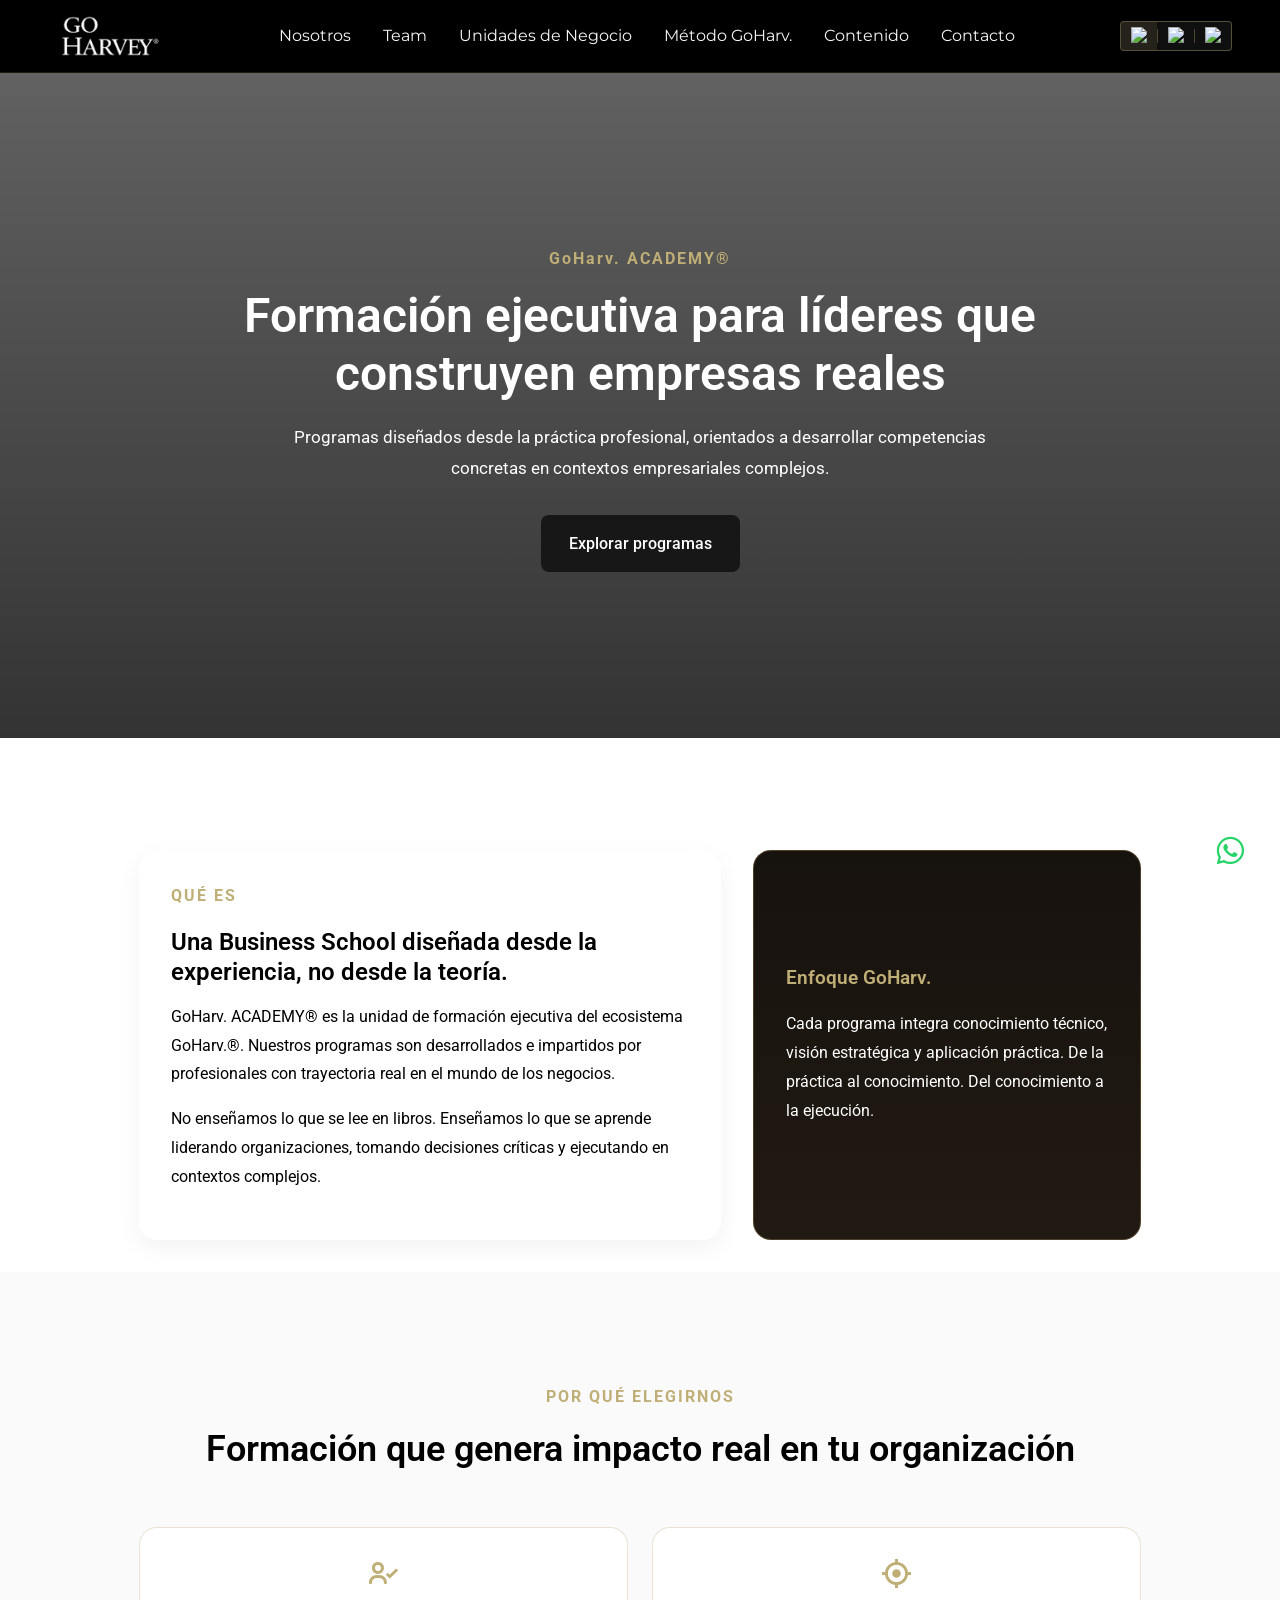
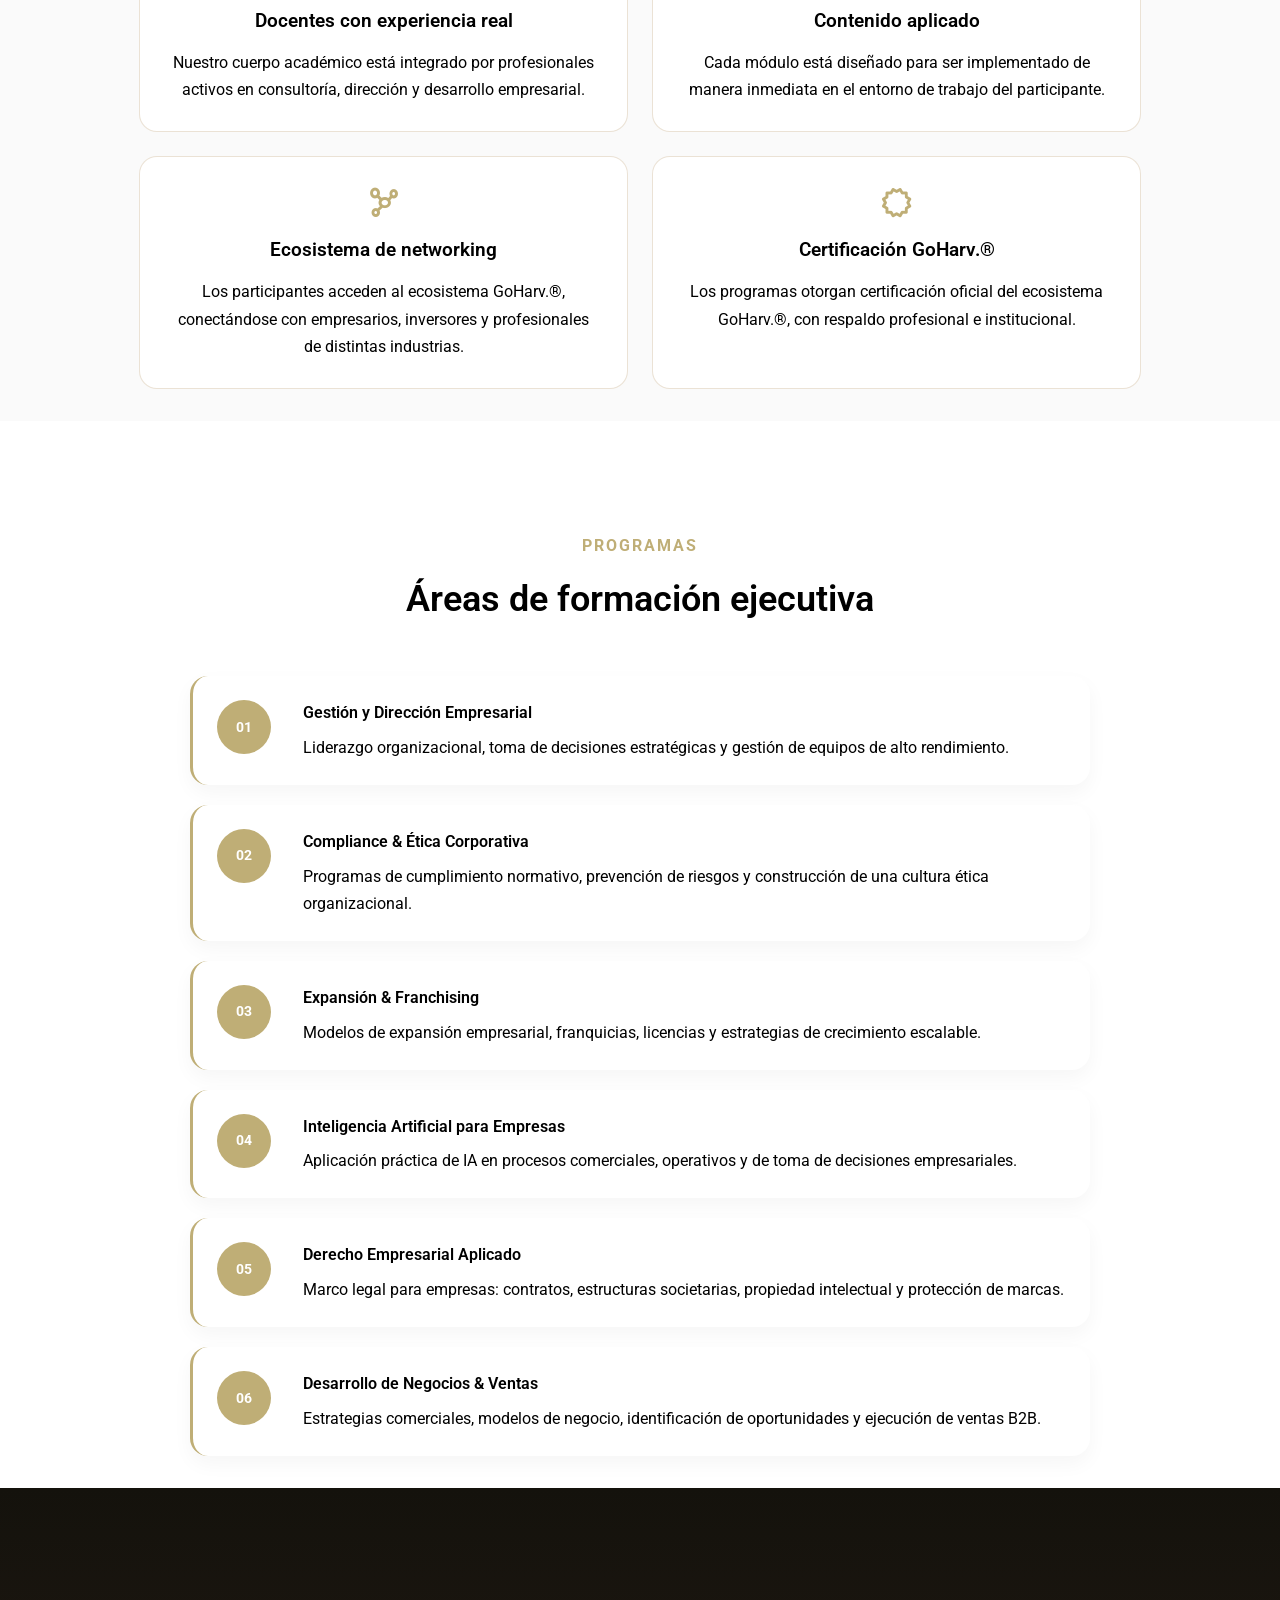
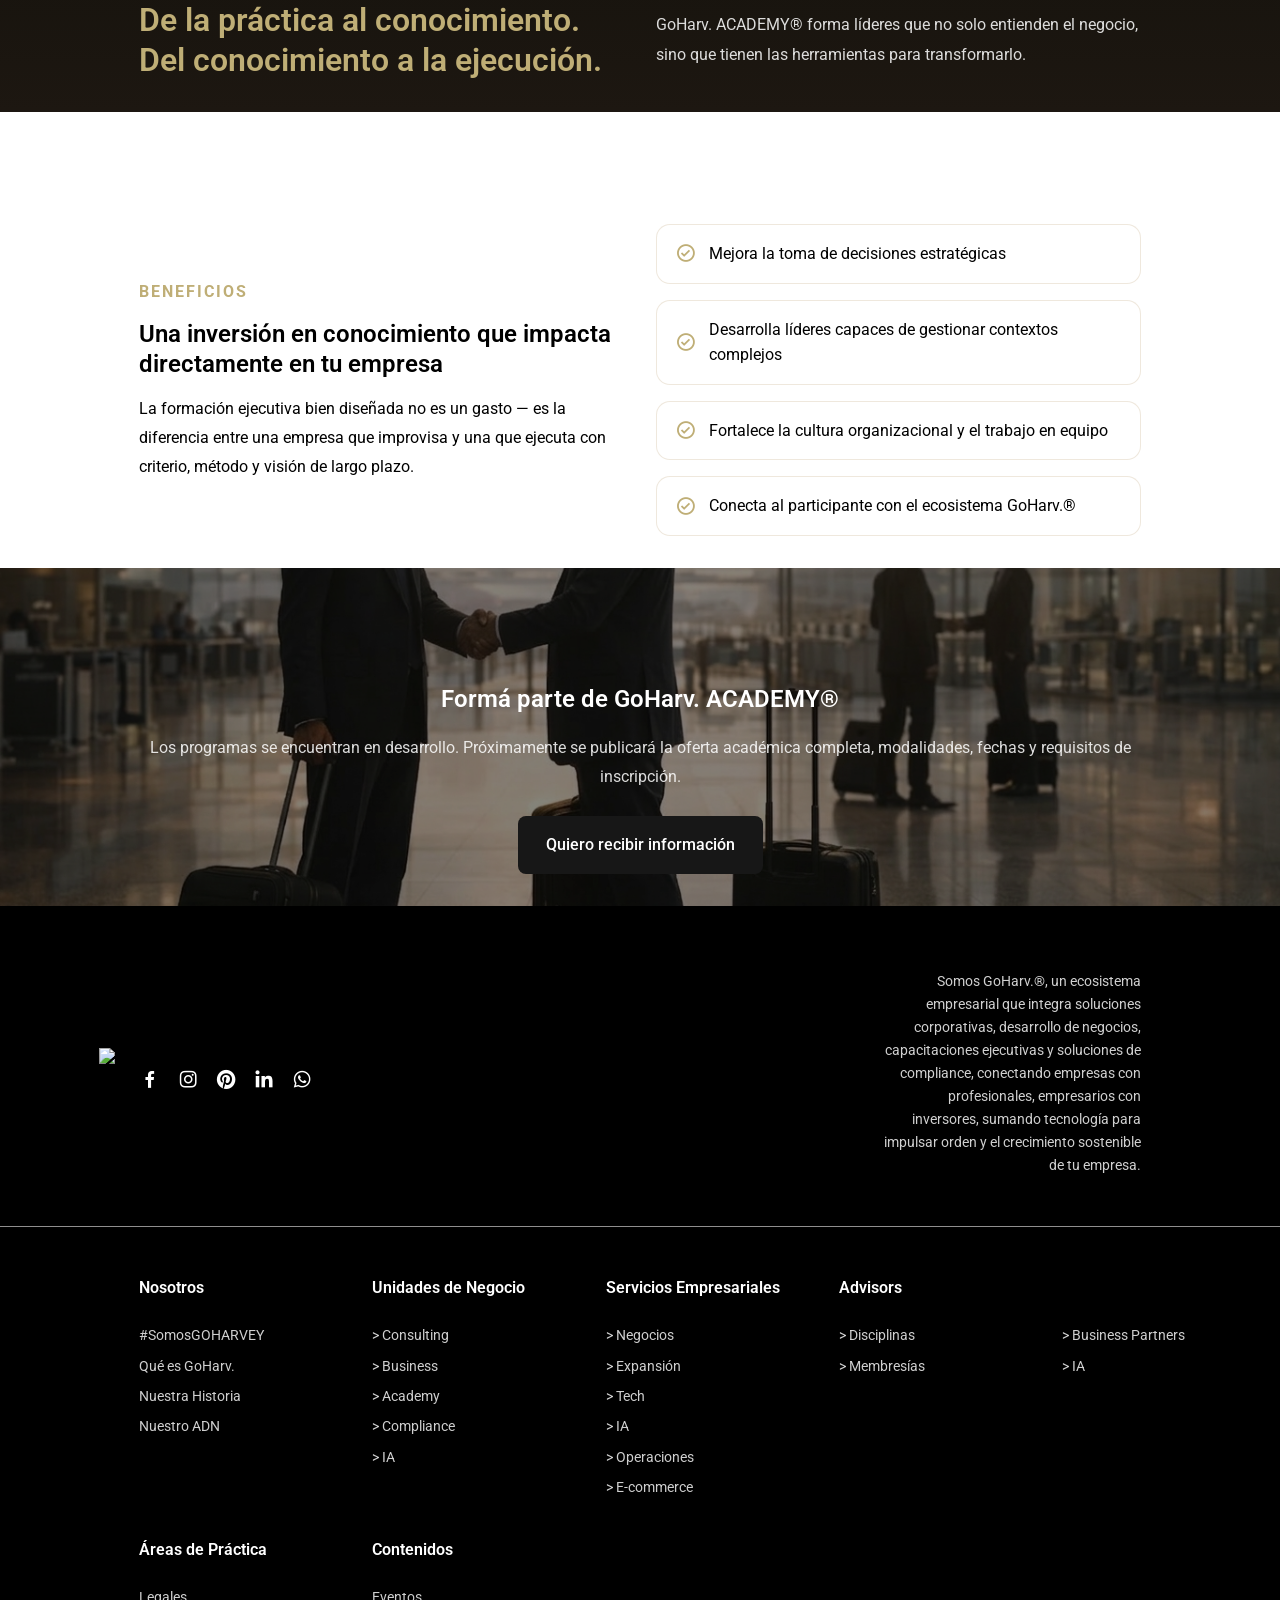
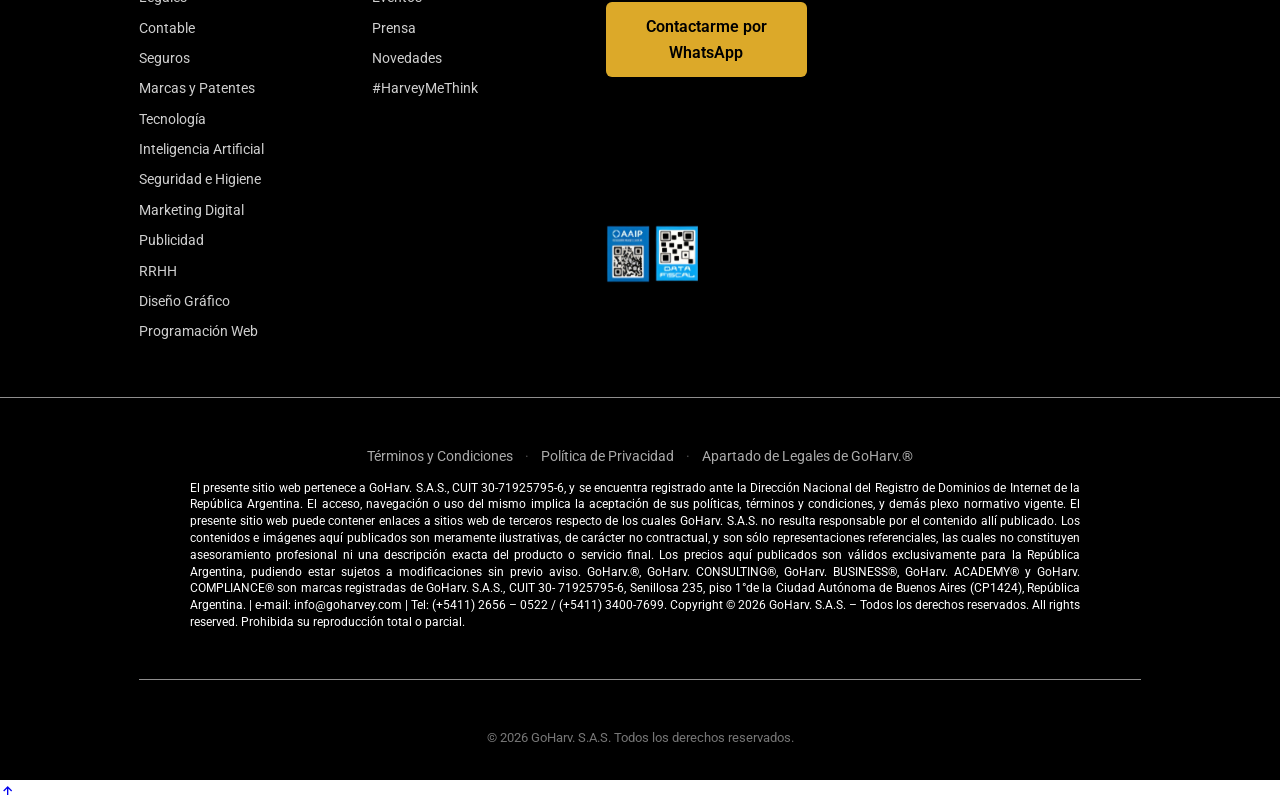
==== commit 3e2926e9: "GoHarv." ====
--- a/academy.html
+++ b/academy.html
@@ -4,7 +4,7 @@
     <meta charset="UTF-8">
     <meta http-equiv="X-UA-Compatible" content="IE=edge">
     <meta name="viewport" content="width=device-width, initial-scale=1.0">
-    <title>GO HARVEY | Academy</title>
+    <title>GoHarv. | Academy</title>
     <link rel="shortcut icon" href="img/favicon.png" type="image/x-icon">
     <link rel="stylesheet" href="https://cdn.jsdelivr.net/npm/boxicons@latest/css/boxicons.min.css">
     <link rel="preconnect" href="https://fonts.googleapis.com">
@@ -27,7 +27,7 @@
         <section class="section academy-hero">
             <div class="academy-hero-overlay"></div>
             <div class="container academy-hero-content">
-                <span class="academy-label" data-i18n="academy.label">GO HARVEY ACADEMY®</span>
+                <span class="academy-label" data-i18n="academy.label">GoHarv. ACADEMY®</span>
                 <h1 class="academy-title" data-i18n="academy.title">Formación ejecutiva para líderes que construyen empresas reales</h1>
                 <p class="academy-description" data-i18n="academy.desc">
                     Programas diseñados desde la práctica profesional, orientados a desarrollar competencias concretas en contextos empresariales complejos.
@@ -43,7 +43,7 @@
                     <p class="academy-kicker" data-i18n="academy.kicker.what">QUÉ ES</p>
                     <h2 data-i18n="academy.intro.title">Una Business School diseñada desde la experiencia, no desde la teoría.</h2>
                     <p data-i18n="academy.intro.p1">
-                        GO HARVEY ACADEMY® es la unidad de formación ejecutiva del ecosistema GO HARVEY®.
+                        GoHarv. ACADEMY® es la unidad de formación ejecutiva del ecosistema GoHarv.®.
                         Nuestros programas son desarrollados e impartidos por profesionales con trayectoria real en el mundo de los negocios.
                     </p>
                     <p data-i18n="academy.intro.p2">
@@ -52,7 +52,7 @@
                     </p>
                 </div>
                 <div class="academy-intro-box">
-                    <h3 data-i18n="academy.intro.box.title">Enfoque GO HARVEY</h3>
+                    <h3 data-i18n="academy.intro.box.title">Enfoque GoHarv.</h3>
                     <p data-i18n="academy.intro.box.text">
                         Cada programa integra conocimiento técnico, visión estratégica y aplicación práctica.
                         De la práctica al conocimiento. Del conocimiento a la ejecución.
@@ -81,12 +81,12 @@
                     <article class="academy-card">
                         <i class='bx bx-network-chart'></i>
                         <h3 data-i18n="academy.why.c3.title">Ecosistema de networking</h3>
-                        <p data-i18n="academy.why.c3.desc">Los participantes acceden al ecosistema GO HARVEY®, conectándose con empresarios, inversores y profesionales de distintas industrias.</p>
+                        <p data-i18n="academy.why.c3.desc">Los participantes acceden al ecosistema GoHarv.®, conectándose con empresarios, inversores y profesionales de distintas industrias.</p>
                     </article>
                     <article class="academy-card">
                         <i class='bx bx-certification'></i>
-                        <h3 data-i18n="academy.why.c4.title">Certificación GO HARVEY®</h3>
-                        <p data-i18n="academy.why.c4.desc">Los programas otorgan certificación oficial del ecosistema GO HARVEY®, con respaldo profesional e institucional.</p>
+                        <h3 data-i18n="academy.why.c4.title">Certificación GoHarv.®</h3>
+                        <p data-i18n="academy.why.c4.desc">Los programas otorgan certificación oficial del ecosistema GoHarv.®, con respaldo profesional e institucional.</p>
                     </article>
                 </div>
             </div>
@@ -160,7 +160,7 @@
                 </div>
                 <div>
                     <p data-i18n="academy.band.text">
-                        GO HARVEY ACADEMY® forma líderes que no solo entienden el negocio,
+                        GoHarv. ACADEMY® forma líderes que no solo entienden el negocio,
                         sino que tienen las herramientas para transformarlo.
                     </p>
                 </div>
@@ -193,7 +193,7 @@
                     </div>
                     <div class="academy-benefit-item">
                         <i class='bx bx-check-circle'></i>
-                        <span data-i18n="academy.ben4">Conecta al participante con el ecosistema GO HARVEY®</span>
+                        <span data-i18n="academy.ben4">Conecta al participante con el ecosistema GoHarv.®</span>
                     </div>
                 </div>
             </div>
@@ -202,7 +202,7 @@
         <!-- CTA -->
         <section class="section academy-cta">
             <div class="container academy-cta-box">
-                <h2 data-i18n="academy.cta.title">Formá parte de GO HARVEY ACADEMY®</h2>
+                <h2 data-i18n="academy.cta.title">Formá parte de GoHarv. ACADEMY®</h2>
                 <p data-i18n="academy.cta.desc">
                     Los programas se encuentran en desarrollo. Próximamente se publicará la oferta académica completa,
                     modalidades, fechas y requisitos de inscripción.
--- a/css/style.css
+++ b/css/style.css
@@ -499,12 +499,12 @@
 }
 
 
-/* ===== QUE ES GO HARVEY (ESTILO PILARES) ===== */
+/* ===== QUE ES GoHarv. (ESTILO PILARES) ===== */
 
 .que-es{
     background: #f8f8f8;
 }
-/* ===== CARRUSEL GO HARVEY ===== */
+/* ===== CARRUSEL GoHarv. ===== */
 
 .que-es{
     background: #f8f8f8;
--- a/css/estilos.css
+++ b/css/estilos.css
@@ -1,6 +1,6 @@
 /* ============================================================
    ESTILOS.CSS — Dimensiones, fuentes, espaciado, responsive
-   GO HARVEY® | No contiene colores ni componentes visuales
+   GoHarv.® | No contiene colores ni componentes visuales
    ============================================================ */
 
 @import url('https://fonts.googleapis.com/css2?family=Poppins:wght@400;500;600;900&display=swap');
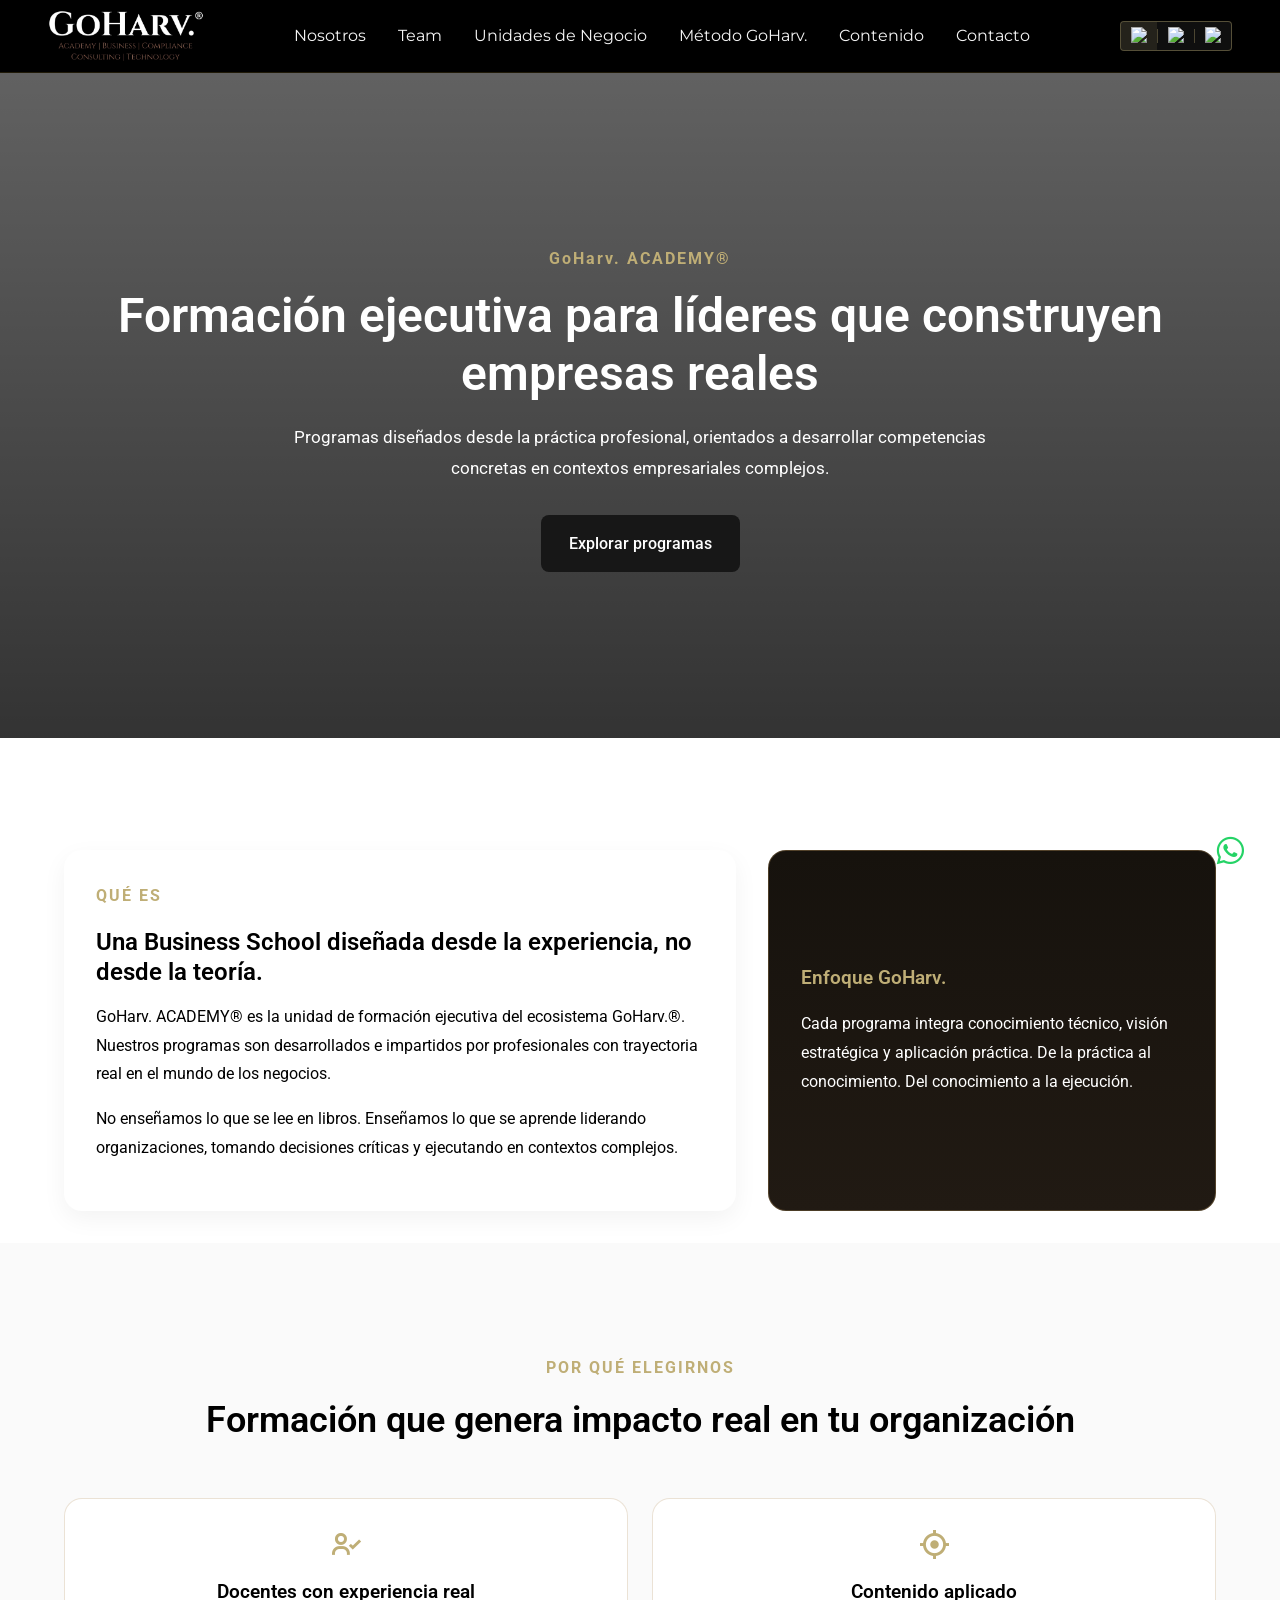
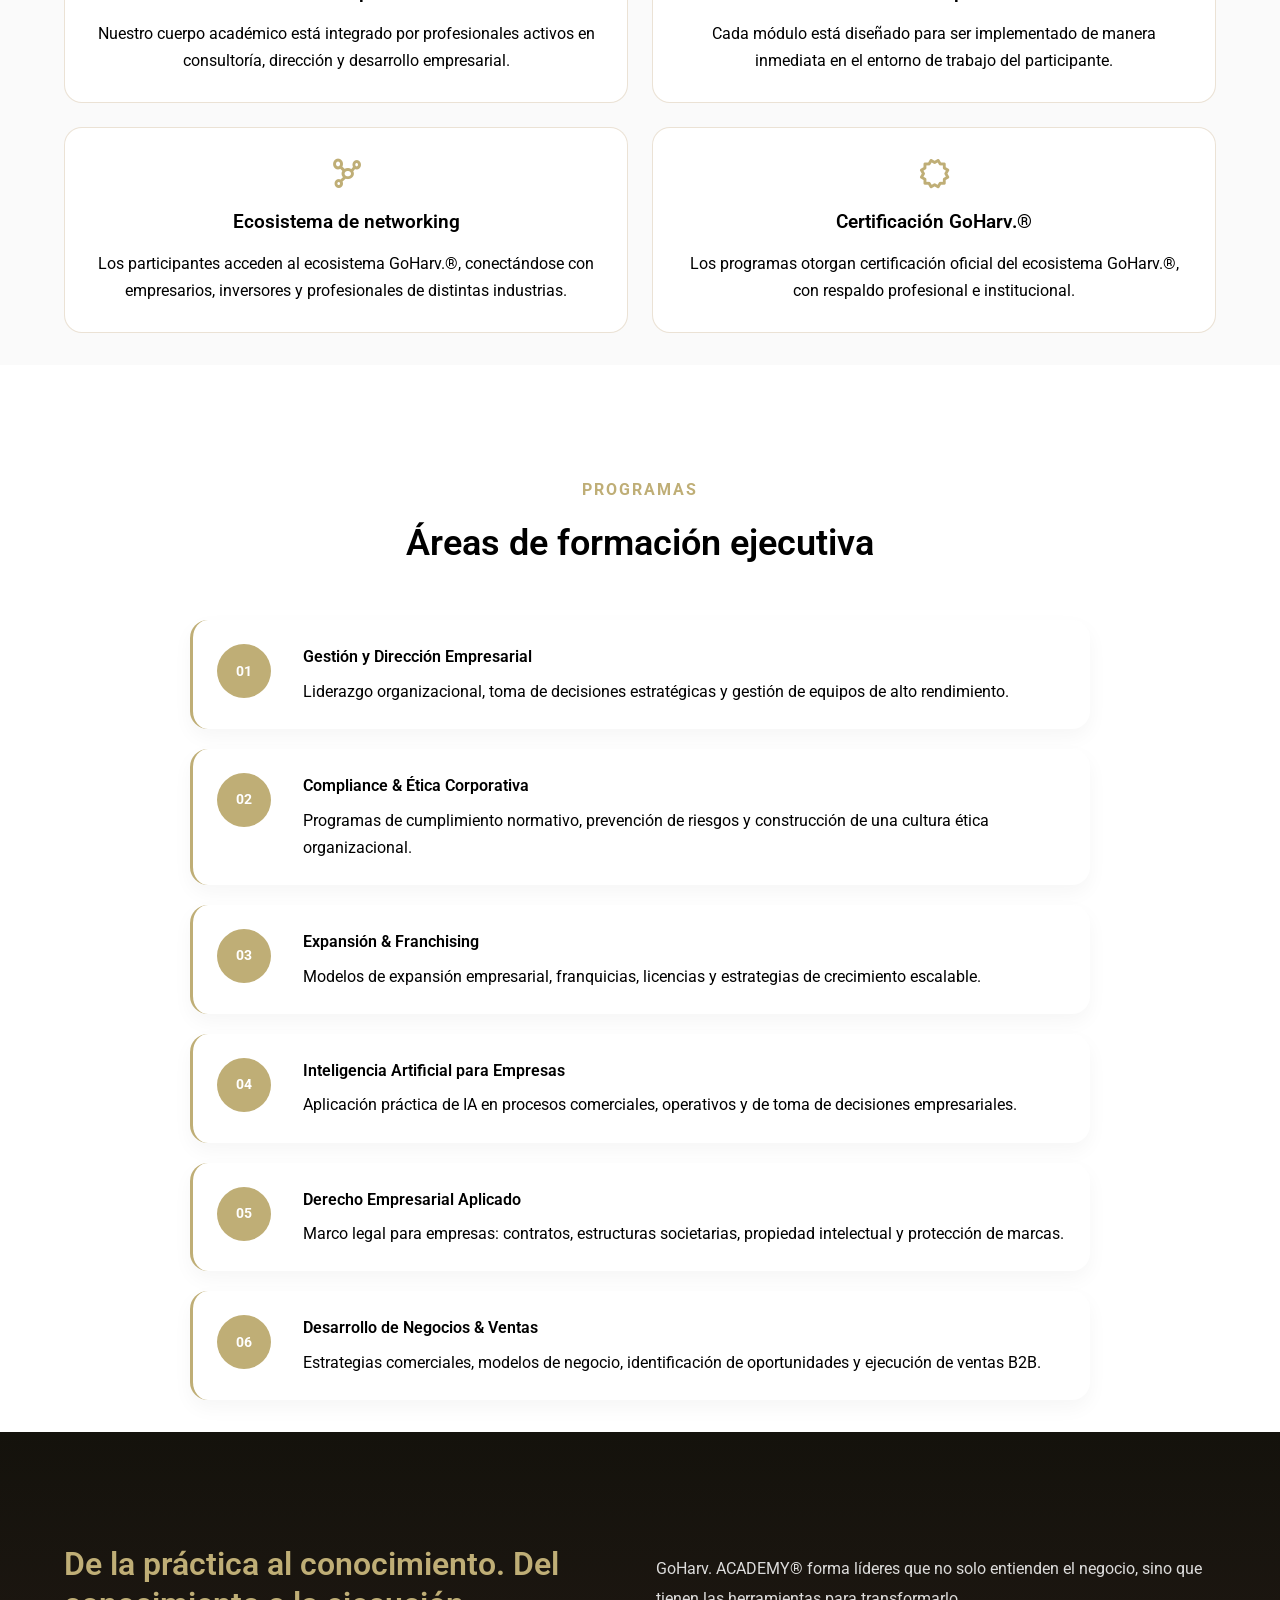
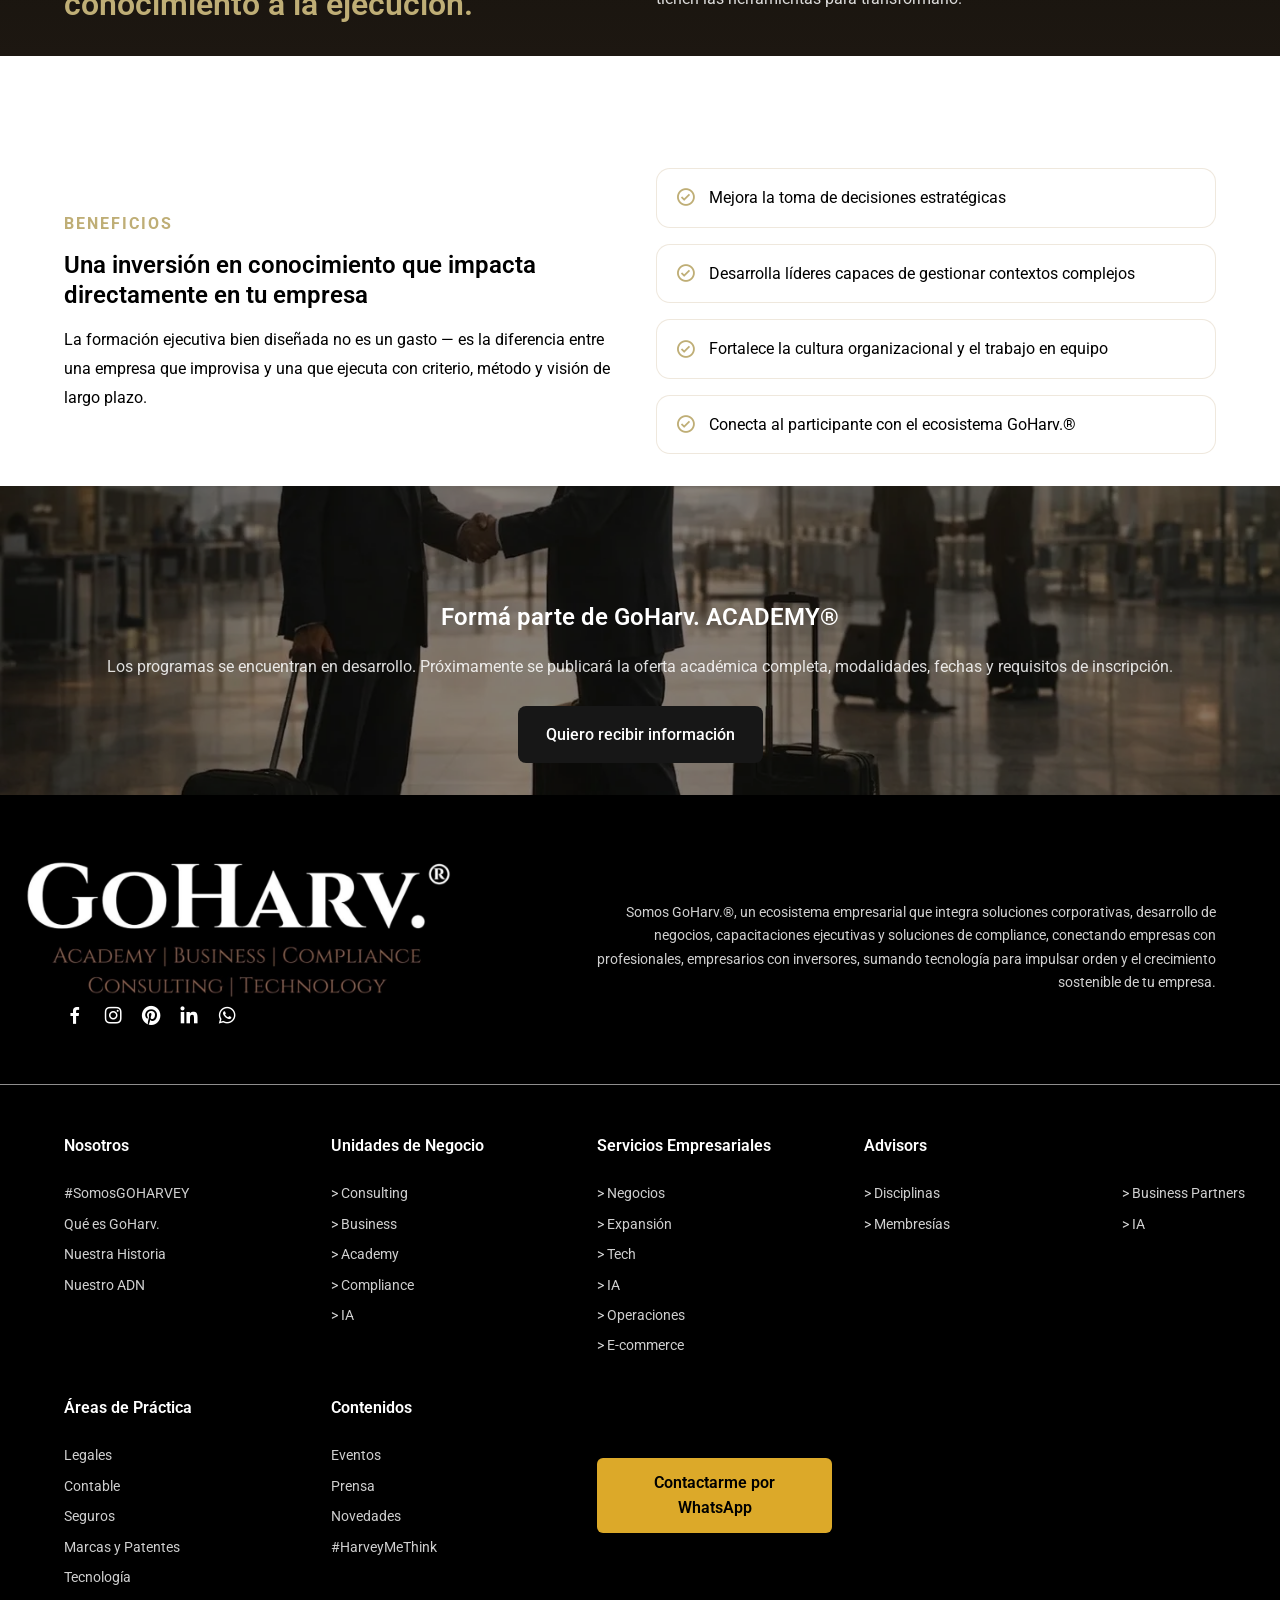
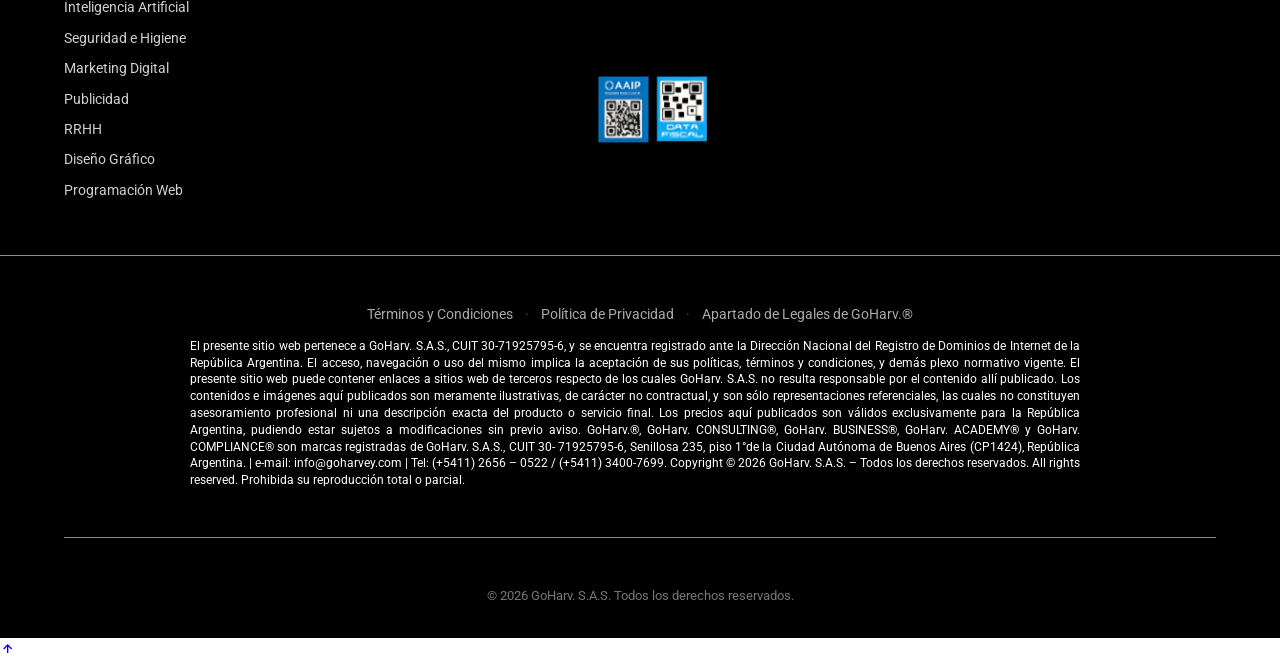
==== commit 70b9f902: "animaciones" ====
--- a/academy.html
+++ b/academy.html
@@ -5,7 +5,7 @@
     <meta http-equiv="X-UA-Compatible" content="IE=edge">
     <meta name="viewport" content="width=device-width, initial-scale=1.0">
     <title>GoHarv. | Academy</title>
-    <link rel="shortcut icon" href="img/favicon.png" type="image/x-icon">
+    <link rel="shortcut icon" href="img/favicon.webp" type="image/webp">
     <link rel="stylesheet" href="https://cdn.jsdelivr.net/npm/boxicons@latest/css/boxicons.min.css">
     <link rel="preconnect" href="https://fonts.googleapis.com">
     <link rel="preconnect" href="https://fonts.gstatic.com" crossorigin>
--- a/css/style.css
+++ b/css/style.css
@@ -1,4 +1,43 @@
 @import url('https://fonts.googleapis.com/css2?family=Poppins:wght@400;500;600;900&display=swap');
+
+/* ═══════════════════════════════════════════════
+   TOKENS — valores base del sistema de diseño.
+   Cambiar acá se propaga a todo el sitio.
+   ═══════════════════════════════════════════════ */
+:root {
+    /* ── Anchos de layout ──
+       --ancho-contenido: el ancho de TODAS las secciones. Un solo valor
+       para que los bloques alineen entre sí de arriba a abajo.
+       --ancho-lectura:  más angosto a propósito. Una línea de texto muy
+       larga cansa la vista; ~75 caracteres es el óptimo de legibilidad,
+       así que los párrafos se limitan aunque la sección sea más ancha. */
+    --ancho-contenido: 1200px;
+    --ancho-lectura: 900px;
+
+    /* ── Espaciado vertical entre secciones ──
+       Dos escalones, que es lo que el sitio realmente usa:
+       móvil (<767px) y desktop. Antes había cinco valores distintos
+       declarados, pero tres nunca llegaban a aplicarse. */
+    --espacio-seccion: 4rem;      /* móvil */
+    --espacio-seccion-lg: 7rem;   /* desktop */
+
+    /* ── Animación ──
+       La entrada por scroll duraba 4s con 80px de recorrido: al llegar a
+       una sección el contenido todavía se estaba desvaneciendo. 0.6s y
+       24px es el rango que se percibe fluido sin sentirse brusco. */
+    --anim-entrada: .6s;
+    --anim-recorrido: 24px;
+    --anim-curva: cubic-bezier(.19, 1, .22, 1);   /* ease-out expo */
+    --anim-rapida: .3s;                            /* hover, botones */
+
+    /* ── Paleta de marca ── */
+    --dorado: #BFAE76;
+    --dorado-oscuro: #8A7538;   /* contraste AA sobre blanco */
+    --negro: #000000;
+    --blanco: #ffffff;
+    --gris-texto: #555555;
+    --gris-suave: #f5f5f5;
+}
 
 * {
     box-sizing: border-box;
@@ -8,10 +47,10 @@
 
 /* Estado inicial */
 .reveal {
-  opacity: 0;
-  transform: translateY(80px);
-  transition: opacity 4s cubic-bezier(.19,1,.22,1),
-              transform 4s cubic-bezier(.19,1,.22,1);
+    opacity: 0;
+    transform: translateY(var(--anim-recorrido));
+    transition: opacity var(--anim-entrada) var(--anim-curva),
+                transform var(--anim-entrada) var(--anim-curva);
 }
 
 
@@ -21,9 +60,11 @@
   transform: translateY(0);
 }
 
-.reveal.delay-1 { transition-delay: .5s; }
-.reveal.delay-2 { transition-delay: .3s; }
-.reveal.delay-3 { transition-delay: .8s; }
+/* Escala de delays real: cada paso llega despues del anterior.
+   Antes: delay-1=.5s, delay-2=.3s, delay-3=.8s (el 2 llegaba primero). */
+.reveal.delay-1 { transition-delay: .08s; }
+.reveal.delay-2 { transition-delay: .16s; }
+.reveal.delay-3 { transition-delay: .24s; }
 
 
 html {
@@ -82,10 +123,11 @@
 }
 
 .container {
-    margin: 0 1.5rem;
-    max-width: 1050px; 
+    width: 100%;
+    max-width: var(--ancho-contenido);
     margin-left: auto;
     margin-right: auto;
+    padding: 0 1.5rem;
 }
 
 .grid {
@@ -327,8 +369,10 @@
 
 /* ABOUT */
 .about-container{
-    max-width: 900px;
+    max-width: var(--ancho-lectura);
     width: 100%;
+    margin-left: auto;   /* sin esto el bloque se pegaba a la izquierda */
+    margin-right: auto;  /* mientras su titulo quedaba centrado */
 }
 .about {
     padding: 4rem 1rem;
@@ -338,7 +382,7 @@
 /* HEADER */
 .about-header {
     width: 100%;
-    max-width: 900px;
+    max-width: var(--ancho-lectura);
     margin: 0 auto 3rem;
     text-align: justify;
 }
@@ -365,7 +409,7 @@
 
 /* CIERRE */
 .about-extra {
-    max-width: 900px;
+    max-width: var(--ancho-lectura);
     width: 100%;
     margin: 0 auto 2rem;
     text-align: justify;
@@ -377,7 +421,7 @@
 .about-extra {
     font-size: 17px;
     line-height: 1.6;
-    max-width: 900px;
+    max-width: var(--ancho-lectura);
     width: 100%;
 }
 
@@ -601,8 +645,8 @@
 
 /* TEXTO INFERIOR */
 .que-text{
-    margin-top: 3rem;
-    max-width: 900px;
+    margin: 3rem auto 0;
+    max-width: var(--ancho-lectura);
 }
 
 /* LISTA */
@@ -660,7 +704,7 @@
         rgba(0,0,0,0.65),
         rgba(0,0,0,0.65)
     ),
-    url('../img/29.png');
+    url('../img/29.webp');
 
     background-size: cover;
     background-position: center;
@@ -736,8 +780,15 @@
 /*-----------------------------CATEGORY-------------------------------*/
 
 /* ── SECCIÓN ── */
+/* Antes no tenia max-width ni margenes automaticos: la seccion de
+   Unidades de Negocio se estiraba a todo el ancho de la pantalla
+   mientras el resto quedaba contenido. */
 .sec-wrap {
-  padding: 4rem 2rem;
+  width: 100%;
+  max-width: var(--ancho-contenido);
+  margin-left: auto;
+  margin-right: auto;
+  padding: 4rem 1.5rem;
   font-family: 'DM Sans', sans-serif;
 }
 
@@ -1115,6 +1166,59 @@
   color: #000;
   transform: translateY(-1px);
 }
+.btn-submit:disabled {
+  opacity: .6;
+  cursor: not-allowed;
+  transform: none;
+}
+
+/* ─────────── Honeypot ───────────
+   Trampa para bots. Se oculta fuera de la pantalla en vez de con
+   display:none, porque los bots más avanzados ignoran los campos ocultos
+   de esa forma pero sí completan éste. */
+.hp-campo {
+  position: absolute;
+  left: -9999px;
+  width: 1px;
+  height: 1px;
+  overflow: hidden;
+}
+
+/* ─────────── Turnstile ─────────── */
+.turnstile-widget {
+  margin: 0 0 1.2rem;
+  min-height: 65px;   /* reserva el espacio: evita que la página salte al cargar */
+}
+
+/* ─────────── Aviso de resultado ─────────── */
+.form-aviso {
+  margin-top: 1rem;
+  padding: .85rem 1rem;
+  border-radius: 6px;
+  border-left: 4px solid;
+  font-size: .9rem;
+  line-height: 1.45;
+}
+.form-aviso--exito {
+  background: #eef7ee;
+  border-color: #2e7d32;
+  color: #1b5e20;
+}
+.form-aviso--error {
+  background: #fdecea;
+  border-color: #c62828;
+  color: #8e1c1c;
+}
+
+/* ─────────── Campo con error ─────────── */
+.campo-error {
+  border-color: #c62828 !important;
+  background: #fffafa;
+}
+.campo-error:focus {
+  outline: 2px solid #c62828;
+  outline-offset: 1px;
+}
 
 /* RESPONSIVE */
 @media (max-width: 768px) {
@@ -1381,7 +1485,7 @@
 /* ===== RESPONSIVE ===== */
 
 /* tablet */
-@media screen and (max-width: 900px){
+@media screen and (max-width: var(--ancho-lectura)){
   .catcontainer{
     grid-template-columns: repeat(2, 1fr);
   }
@@ -1682,4 +1786,43 @@
     margin-left: 0;
     margin-right: 0;
     padding: 0 3rem;
-}+}
+/* ═══════════════════════════════════════════════
+   ACCESIBILIDAD — respetar "reducir movimiento"
+   ═══════════════════════════════════════════════
+   Quien activa esa opción en su sistema (Windows: Configuración →
+   Accesibilidad → Efectos visuales) suele hacerlo por mareo o vértigo
+   vestibular: el movimiento le produce malestar físico real.
+
+   Va al final y con !important a propósito: es una anulación de
+   accesibilidad que debe ganarle a cualquier regla posterior, sin
+   depender del orden en que se carguen las hojas de estilo.
+
+   El contenido NO se oculta: aparece de una, sin desplazamiento. */
+@media (prefers-reduced-motion: reduce) {
+
+    *,
+    *::before,
+    *::after {
+        animation-duration: .01ms !important;
+        animation-iteration-count: 1 !important;
+        animation-delay: 0s !important;
+        transition-duration: .01ms !important;
+        transition-delay: 0s !important;
+    }
+
+    html {
+        scroll-behavior: auto !important;
+    }
+
+    /* Las entradas por scroll quedan visibles y quietas */
+    .reveal {
+        opacity: 1 !important;
+        transform: none !important;
+    }
+
+    /* El zoom lento del hero se detiene */
+    .home-video {
+        transform: none !important;
+    }
+}
--- a/css/header.css
+++ b/css/header.css
@@ -49,8 +49,8 @@
     width:auto;
     object-fit:contain;
     transition:transform .3s ease;
-    background-color: #000;
-    color: #ffffff;
+    /* Sin background: el logo es transparente y se apoya sobre el fondo
+       del header (negro arriba, blanco al hacer scroll). */
 }
 
 .navL-img:hover{
@@ -196,13 +196,20 @@
     color:#000;
 }
 
-/* LOGO */
-.scroll-header .navL-img{
-  filter: invert(1);
-}
-
-.header:not(.scroll-header) .navL-img{
-    filter:invert(0);
+/* LOGO — swap de versiones segun el fondo del header.
+   Antes se usaba filter:invert(1), que ademas de volver negro el texto
+   convertia el dorado del subtitulo en azul. Ahora cada fondo usa su
+   propia version del archivo, con los colores correctos de marca. */
+.navL-img--oscuro{
+    display:none;
+}
+
+/* Header con scroll = fondo blanco -> logo de texto negro */
+.scroll-header .navL-img--claro{
+    display:none;
+}
+.scroll-header .navL-img--oscuro{
+    display:block;
 }
 
 /* ACTIVE LINK */
--- a/css/academy.css
+++ b/css/academy.css
@@ -240,7 +240,7 @@
 .academy-cta {
     position: relative;
     overflow: hidden;
-    background: url('../img/16.png') center center / cover no-repeat;
+    background: url('../img/16.webp') center center / cover no-repeat;
 }
 
 .academy-cta::before {
--- a/css/estilos.css
+++ b/css/estilos.css
@@ -57,7 +57,7 @@
 /* ── CONTAINER ── */
 .container {
     width: 100%;
-    max-width: 1050px;
+    max-width: var(--ancho-contenido);
     margin-left: auto;
     margin-right: auto;
     padding: 0 1.5rem;
@@ -72,25 +72,27 @@
     padding: 0 0.5rem;
 }
 .que-text {
-    margin-top: 3.5rem;
-    max-width: 900px;
+    margin: 3.5rem auto 0;   /* auto: centra el bloque de lectura */
+    max-width: var(--ancho-lectura);
     padding: 0 0.5rem;
 }
 
 /* ── REVEAL ANIMATION ── */
 .reveal {
     opacity: 0;
-    transform: translateY(80px);
-    transition: opacity 4s cubic-bezier(.19,1,.22,1),
-                transform 4s cubic-bezier(.19,1,.22,1);
+    transform: translateY(var(--anim-recorrido));
+    transition: opacity var(--anim-entrada) var(--anim-curva),
+                transform var(--anim-entrada) var(--anim-curva);
 }
 .reveal.active {
     opacity: 1;
     transform: translateY(0);
 }
-.reveal.delay-1 { transition-delay: .5s; }
-.reveal.delay-2 { transition-delay: .3s; }
-.reveal.delay-3 { transition-delay: .8s; }
+/* Escala de delays real: cada paso llega despues del anterior.
+   Antes: delay-1=.5s, delay-2=.3s, delay-3=.8s (el 2 llegaba primero). */
+.reveal.delay-1 { transition-delay: .08s; }
+.reveal.delay-2 { transition-delay: .16s; }
+.reveal.delay-3 { transition-delay: .24s; }
 
 /* ── HOME HERO ── */
 .home {
@@ -203,11 +205,11 @@
 }
 
 /* ── ABOUT ── */
-.about-container { max-width: 900px; width: 100%; }
+.about-container { max-width: var(--ancho-lectura); width: 100%; margin-left: auto; margin-right: auto; }
 
 .about-header {
     width: 100%;
-    max-width: 900px;
+    max-width: var(--ancho-lectura);
     margin: 0 auto 3rem;
     text-align: justify;
 }
@@ -220,12 +222,12 @@
 .about-extra {
     font-size: 17px;
     line-height: 1.6;
-    max-width: 900px;
+    max-width: var(--ancho-lectura);
     width: 100%;
 }
 
 .about-extra {
-    max-width: 900px;
+    max-width: var(--ancho-lectura);
     width: 100%;
     margin: 0 auto 2rem;
     text-align: justify;
@@ -297,7 +299,7 @@
 .que-btn.prev { left: -20px; }
 .que-btn.next { right: -20px; }
 
-.que-text { margin-top: 3rem; max-width: 900px; }
+.que-text { margin: 3rem auto 0; max-width: var(--ancho-lectura); }
 
 .about-list { margin-top: 1.5rem; padding-left: 1.2rem; }
 .about-list li { margin-bottom: .8rem; list-style: disc; text-align: left; }
@@ -316,10 +318,17 @@
     background-position: center;
     background-attachment: fixed;
 }
-.historia-container { max-width: 1200px; margin: 0 auto; width: 100%; }
-
+.historia-container { max-width: var(--ancho-contenido); margin: 0 auto; width: 100%; }
+
+/* Este grid es hermano de .historia-container, no hijo, asi que no heredaba
+   el ancho del contenedor y se estiraba a toda la pantalla mientras el texto
+   de la misma seccion quedaba contenido. Se le da el mismo ancho para que
+   ambos bloques alineen. */
 .historia-metodo {
-    margin-top: 3rem;
+    width: 100%;
+    max-width: var(--ancho-contenido);
+    margin: 3rem auto 0;
+    padding: 0 1.5rem;
     display: grid;
     grid-template-columns: repeat(2, 1fr);
     gap: 1.5rem;
@@ -336,7 +345,14 @@
 .metodo-item p    { font-size: .9rem; line-height: 1.5; }
 
 /* ── CATEGORÍAS ── */
-.sec-wrap { padding: 4rem 2rem; font-family: 'DM Sans', sans-serif; }
+.sec-wrap {
+    width: 100%;
+    max-width: var(--ancho-contenido);
+    margin-left: auto;
+    margin-right: auto;
+    padding: 4rem 1.5rem;
+    font-family: 'DM Sans', sans-serif;
+}
 
 .sec-label {
     font-size: 11px;
@@ -526,7 +542,7 @@
 /* Mobile ≤ 480px */
 @media screen and (max-width: 480px) {
     body { font-size: 0.9rem; line-height: 1.4; }
-    .section { padding: 3rem 1.5rem 1rem; }
+    /* (regla de .section eliminada: la pisaba el bloque max-width:767) */
     .container { padding: 0 1.5rem; }
     .que-es .container { padding: 0 1.5rem; }
     .stitle { font-size: 1.4rem !important; }
@@ -546,7 +562,7 @@
 /* Mobile 481–767px */
 @media screen and (min-width: 481px) and (max-width: 767px) {
     body { font-size: 0.95rem; }
-    .section { padding: 4rem 2rem 2rem; }
+    /* (regla de .section eliminada: la pisaba el bloque max-width:767) */
     .container { padding: 0 2rem; }
     .stitle { font-size: 1.6rem !important; }
     .home { height: 60vh; }
@@ -560,7 +576,7 @@
 /* Mobile/Tablet ≤ 767px (general) */
 @media screen and (max-width: 767px) {
     body { margin-top: 3.5rem; }
-    .section { padding: 4rem 1.5rem 2rem; }
+    .section { padding: var(--espacio-seccion) 1.5rem 2rem; }
     .container { padding: 0 1.5rem; }
     .que-es .container { padding: 0 1.25rem; }
     .que-text { padding: 0; }
@@ -578,7 +594,7 @@
 /* Tablet 768–992px */
 @media screen and (min-width: 768px) and (max-width: 992px) {
     body { font-size: 0.95rem; }
-    .section { padding: 5rem 2rem 2rem; }
+    /* (regla de .section eliminada: la pisaba el bloque min-width:767) */
     .stitle { font-size: 1.9rem !important; }
     .home { height: 70vh; }
     .historia-metodo { grid-template-columns: repeat(2, 1fr); }
@@ -587,7 +603,7 @@
 /* Desktop 767px+ (nav / body reset) */
 @media screen and (min-width: 767px) {
     body { margin: 0; }
-    .section { padding: 7rem 0 2rem; }
+    .section { padding: var(--espacio-seccion-lg) 0 2rem; }
     .home { height: 85vh; }
     .homet { font-size: 2.2rem; }
 }
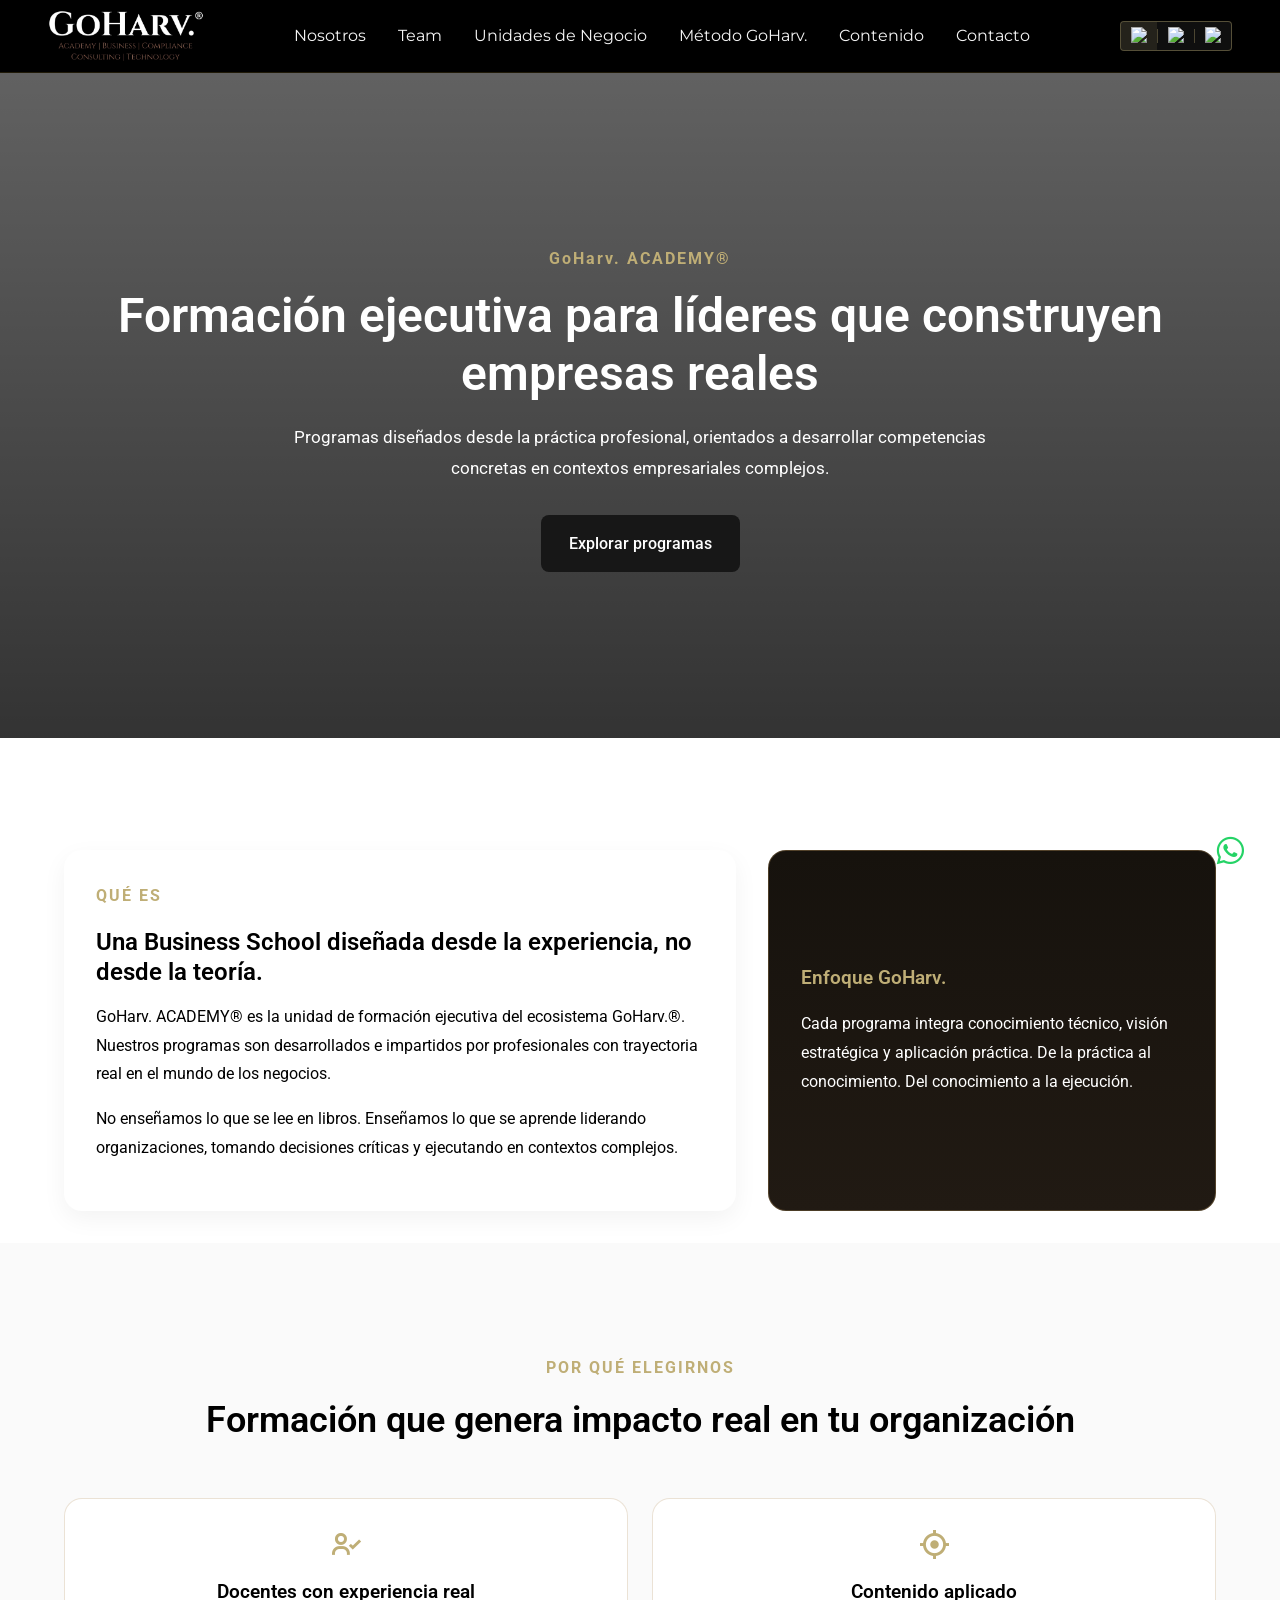
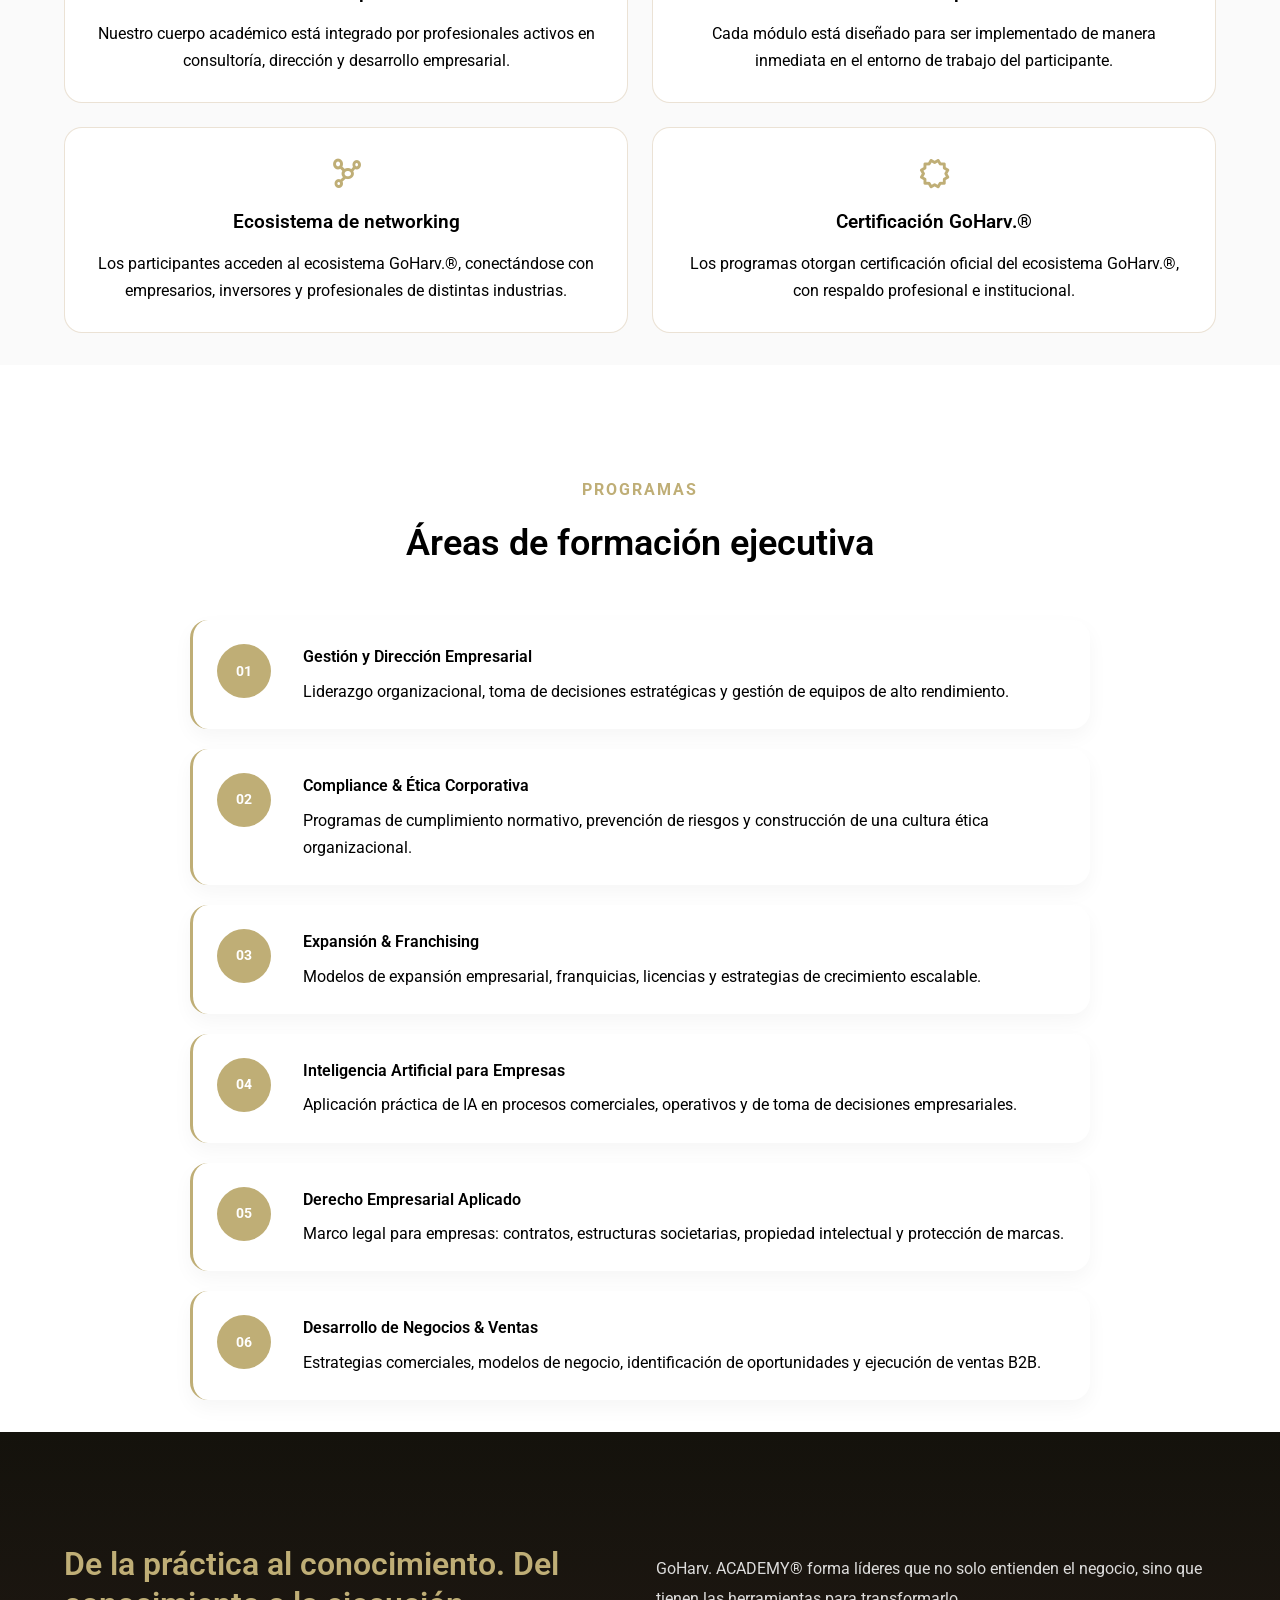
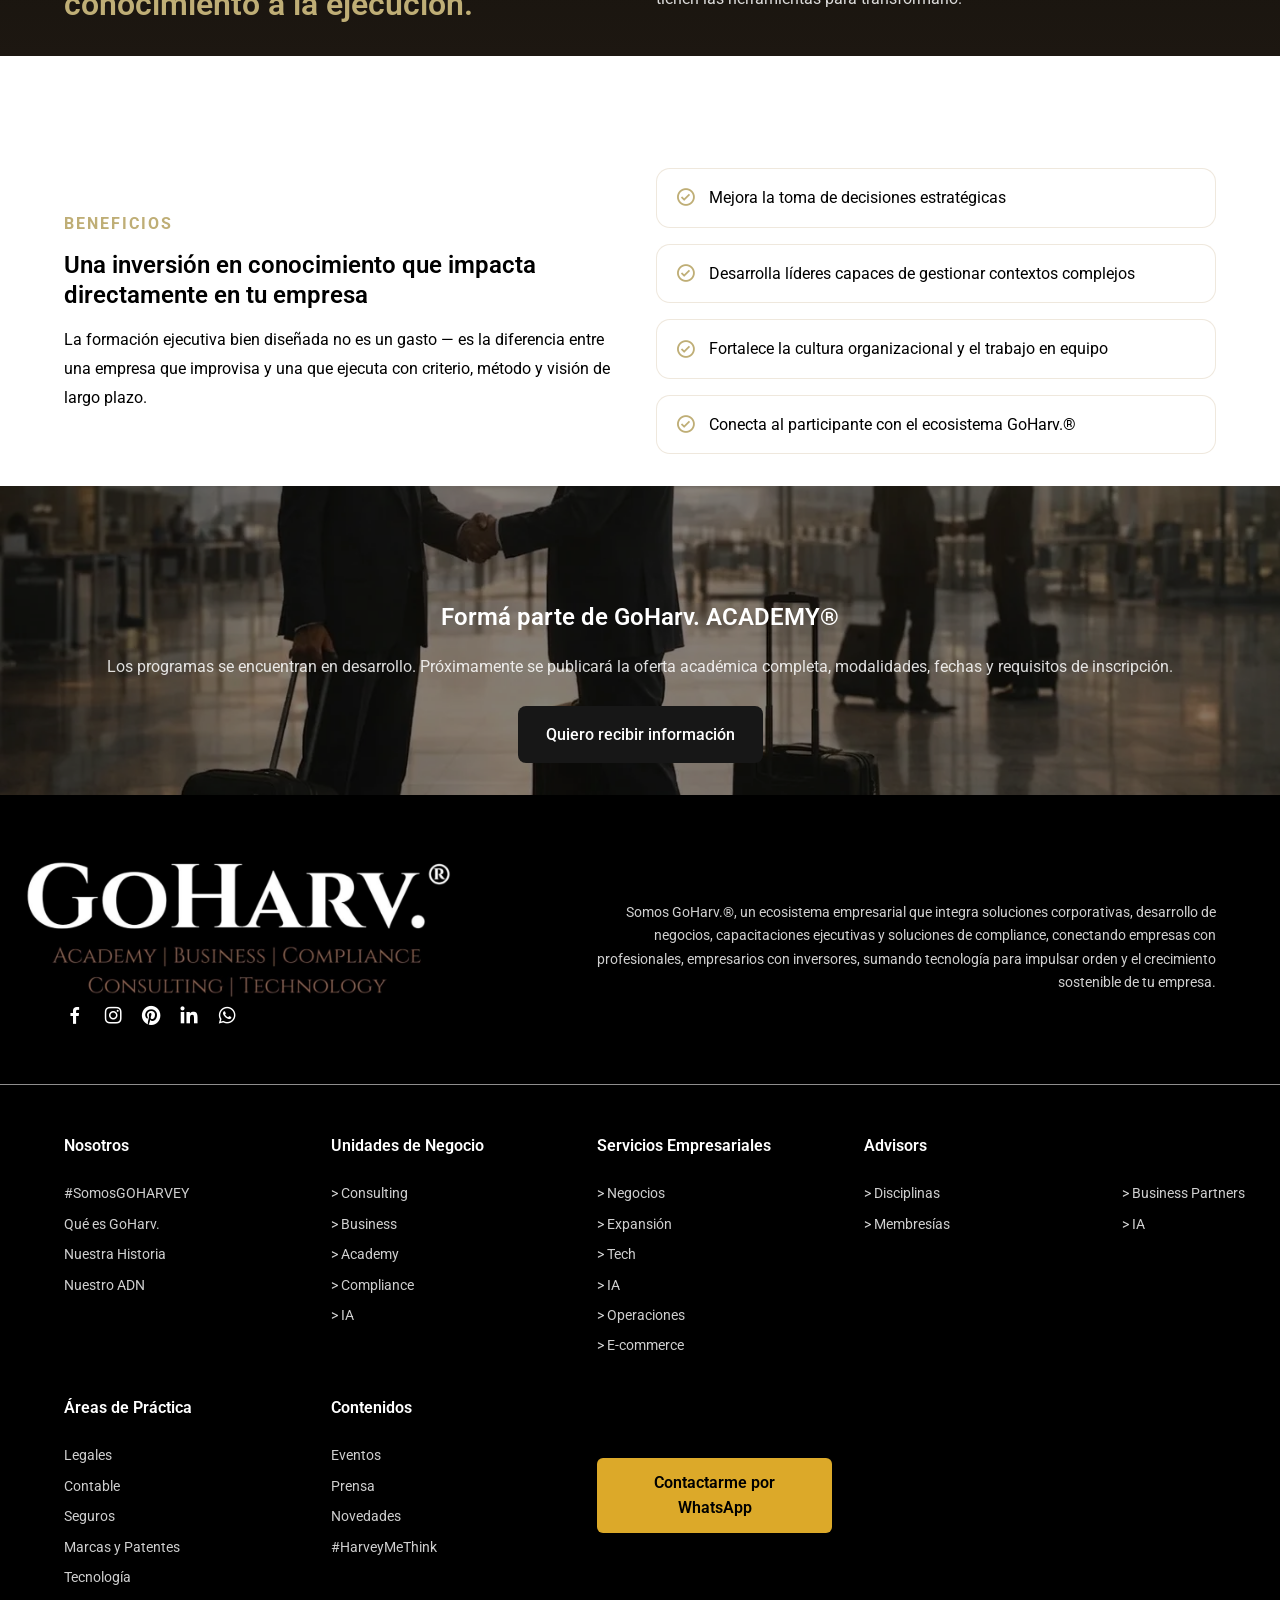
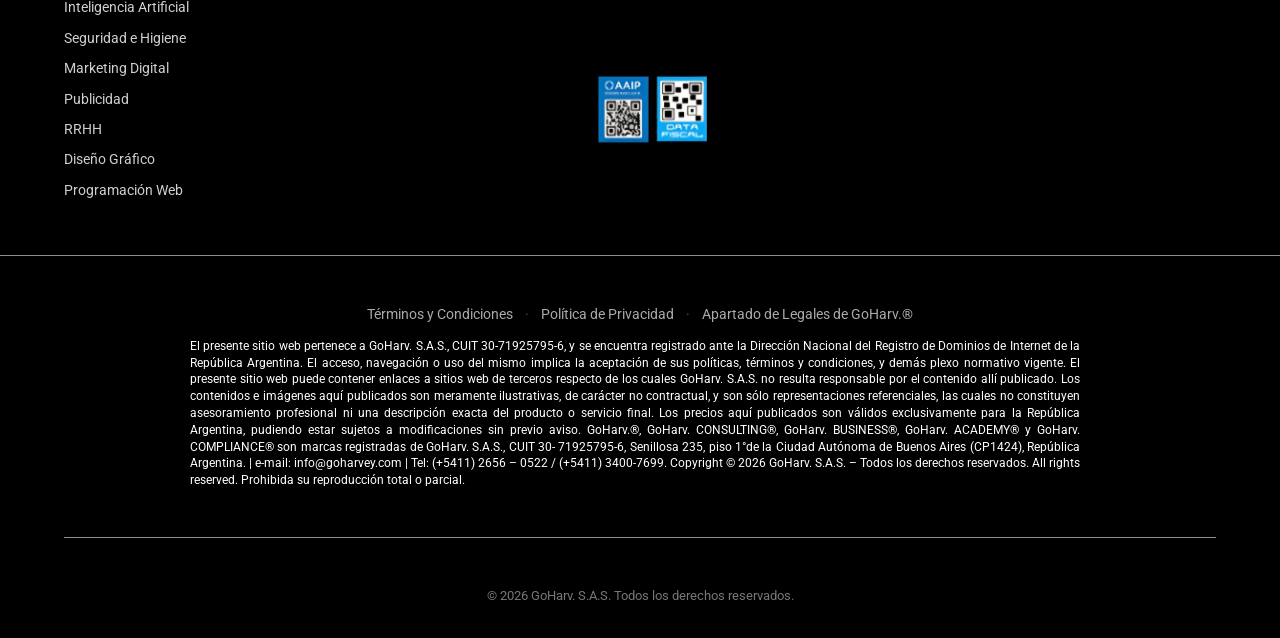
==== commit c55a24c2: "D" ====
--- a/academy.html
+++ b/academy.html
@@ -67,7 +67,7 @@
                 <p class="academy-kicker center" data-i18n="academy.kicker.why">POR QUÉ ELEGIRNOS</p>
                 <h2 class="stitle" data-i18n="academy.why.title">Formación que genera impacto real en tu organización</h2>
 
-                <div class="academy-why-grid">
+                <div class="academy-why-grid stagger">
                     <article class="academy-card">
                         <i class='bx bx-user-check'></i>
                         <h3 data-i18n="academy.why.c1.title">Docentes con experiencia real</h3>
@@ -98,7 +98,7 @@
                 <p class="academy-kicker center" data-i18n="academy.kicker.programs">PROGRAMAS</p>
                 <h2 class="stitle" data-i18n="academy.programs.title">Áreas de formación ejecutiva</h2>
 
-                <div class="academy-programs-grid">
+                <div class="academy-programs-grid stagger">
 
                     <div class="academy-program">
                         <span class="academy-program-num">01</span>
@@ -178,7 +178,7 @@
                         que improvisa y una que ejecuta con criterio, método y visión de largo plazo.
                     </p>
                 </div>
-                <div class="academy-benefits-list">
+                <div class="academy-benefits-list stagger">
                     <div class="academy-benefit-item">
                         <i class='bx bx-check-circle'></i>
                         <span data-i18n="academy.ben1">Mejora la toma de decisiones estratégicas</span>
@@ -216,9 +216,6 @@
     <div id="footer-container"></div>
     <div class="floating-buttons">
         <button id="scrollTopBtn">↑</button>
-        <a href="#" class="scrollup" id="scroll-up">
-            <i class="bx bx-up-arrow-alt scrollupicon"></i>
-        </a>
         <a href="https://www.whatsapp.com/channel/0029VbBnHM3Jf05YKOohJb1y" class="whatsapp-btn" target="_blank">
             <i class="bx bxl-whatsapp"></i>
         </a>
@@ -228,6 +225,7 @@
     <script src="js/i18n.js"></script>
     <script src="js/layout.js"></script>
     <script src="js/main.js"></script>
+    <script src="js/scrollreveal.js"></script>
     <script src="js/btn-up.js"></script>
 </body>
 </html>
--- a/css/style.css
+++ b/css/style.css
@@ -28,6 +28,7 @@
     --anim-entrada: .6s;
     --anim-recorrido: 24px;
     --anim-curva: cubic-bezier(.19, 1, .22, 1);   /* ease-out expo */
+    --anim-paso: .07s;      /* retardo entre hijos en cascada */
     --anim-rapida: .3s;                            /* hover, botones */
 
     /* ── Paleta de marca ── */
@@ -65,6 +66,41 @@
 .reveal.delay-1 { transition-delay: .08s; }
 .reveal.delay-2 { transition-delay: .16s; }
 .reveal.delay-3 { transition-delay: .24s; }
+
+/* ── CASCADA (stagger) ──
+   Los hijos de un .stagger entran uno detrás de otro en vez de todos
+   juntos. El JS numera cada hijo con --i y acá ese número se convierte
+   en retardo, asi que funciona con cualquier cantidad de elementos.
+
+   La clase js-stagger la pone el JS: sin JS nada se oculta. */
+/* La clase va DUPLICADA a proposito: .js-stagger.js-stagger sube la
+   especificidad a (0,2,0) sin cambiar a que elementos aplica.
+
+   Hace falta porque cada pagina tiene su hoja propia (academy.css,
+   ia.css, metodo.css...) que carga DESPUES de style.css y define cosas
+   como ".ai-card { transition: .3s }". Ese shorthand resetea el
+   transition-delay a 0 y anulaba la cascada: las tarjetas aparecian
+   todas juntas. Con (0,2,0) la cascada gana siempre, sin tener que
+   escribir una regla a medida por cada grilla del sitio. */
+.js-stagger.js-stagger > * {
+    opacity: 0;
+    transform: translateY(var(--anim-recorrido));
+    transition: opacity var(--anim-entrada) var(--anim-curva),
+                transform var(--anim-entrada) var(--anim-curva);
+    transition-delay: calc(var(--i, 0) * var(--anim-paso));
+}
+
+.js-stagger.js-stagger.active > * {
+    opacity: 1;
+    transform: translateY(0);
+}
+
+/* Si un bloque .reveal contiene una cascada, el padre hace SOLO fade:
+   el desplazamiento corre por cuenta de las tarjetas. Sin esto se suman
+   dos movimientos sobre el mismo contenido y la entrada se ve sucia. */
+.reveal:has(.stagger) {
+    transform: none;
+}
 
 
 html {
@@ -839,6 +875,10 @@
 }
 
 /* Ícono decorativo de fondo */
+/* Icono decorativo de cada unidad de negocio.
+   Eran emojis: se veian distintos en cada sistema operativo (Windows,
+   Mac y Android los dibujan diferente) y aportaban colores ajenos a la
+   marca. Ahora son iconos vectoriales de boxicons en el dorado propio. */
 .card-bg {
   position: absolute;
   inset: 0;
@@ -846,9 +886,17 @@
   align-items: center;
   justify-content: center;
   font-size: 72px;
-  opacity: 0.8;
-  transition: opacity 0.35s ease, transform 0.5s ease;
+  color: var(--dorado);
+  opacity: 0.55;
+  transition: opacity 0.35s ease, transform 0.5s ease, color 0.35s ease;
   pointer-events: none;
+}
+
+/* Al pasar el mouse el icono se afirma y crece apenas: da respuesta
+   visual sin robarle protagonismo al titulo de la tarjeta. */
+.catcard:hover .card-bg {
+  opacity: 0.85;
+  transform: scale(1.06);
 }
 
 
@@ -1816,7 +1864,8 @@
     }
 
     /* Las entradas por scroll quedan visibles y quietas */
-    .reveal {
+    .reveal,
+    .js-stagger > * {
         opacity: 1 !important;
         transform: none !important;
     }
@@ -1826,3 +1875,14 @@
         transform: none !important;
     }
 }
+
+/* ── Botones flotantes ──
+   Contenedor de los botones fijos (subir arriba, WhatsApp). Sus hijos ya
+   son position:fixed, pero el div en si seguia en el flujo del documento
+   y sumaba la altura de una linea al final de CADA pagina: esa era la
+   franja en blanco que aparecia debajo del footer.
+
+   display:contents lo saca de la caja sin afectar a los hijos. */
+.floating-buttons {
+    display: contents;
+}
